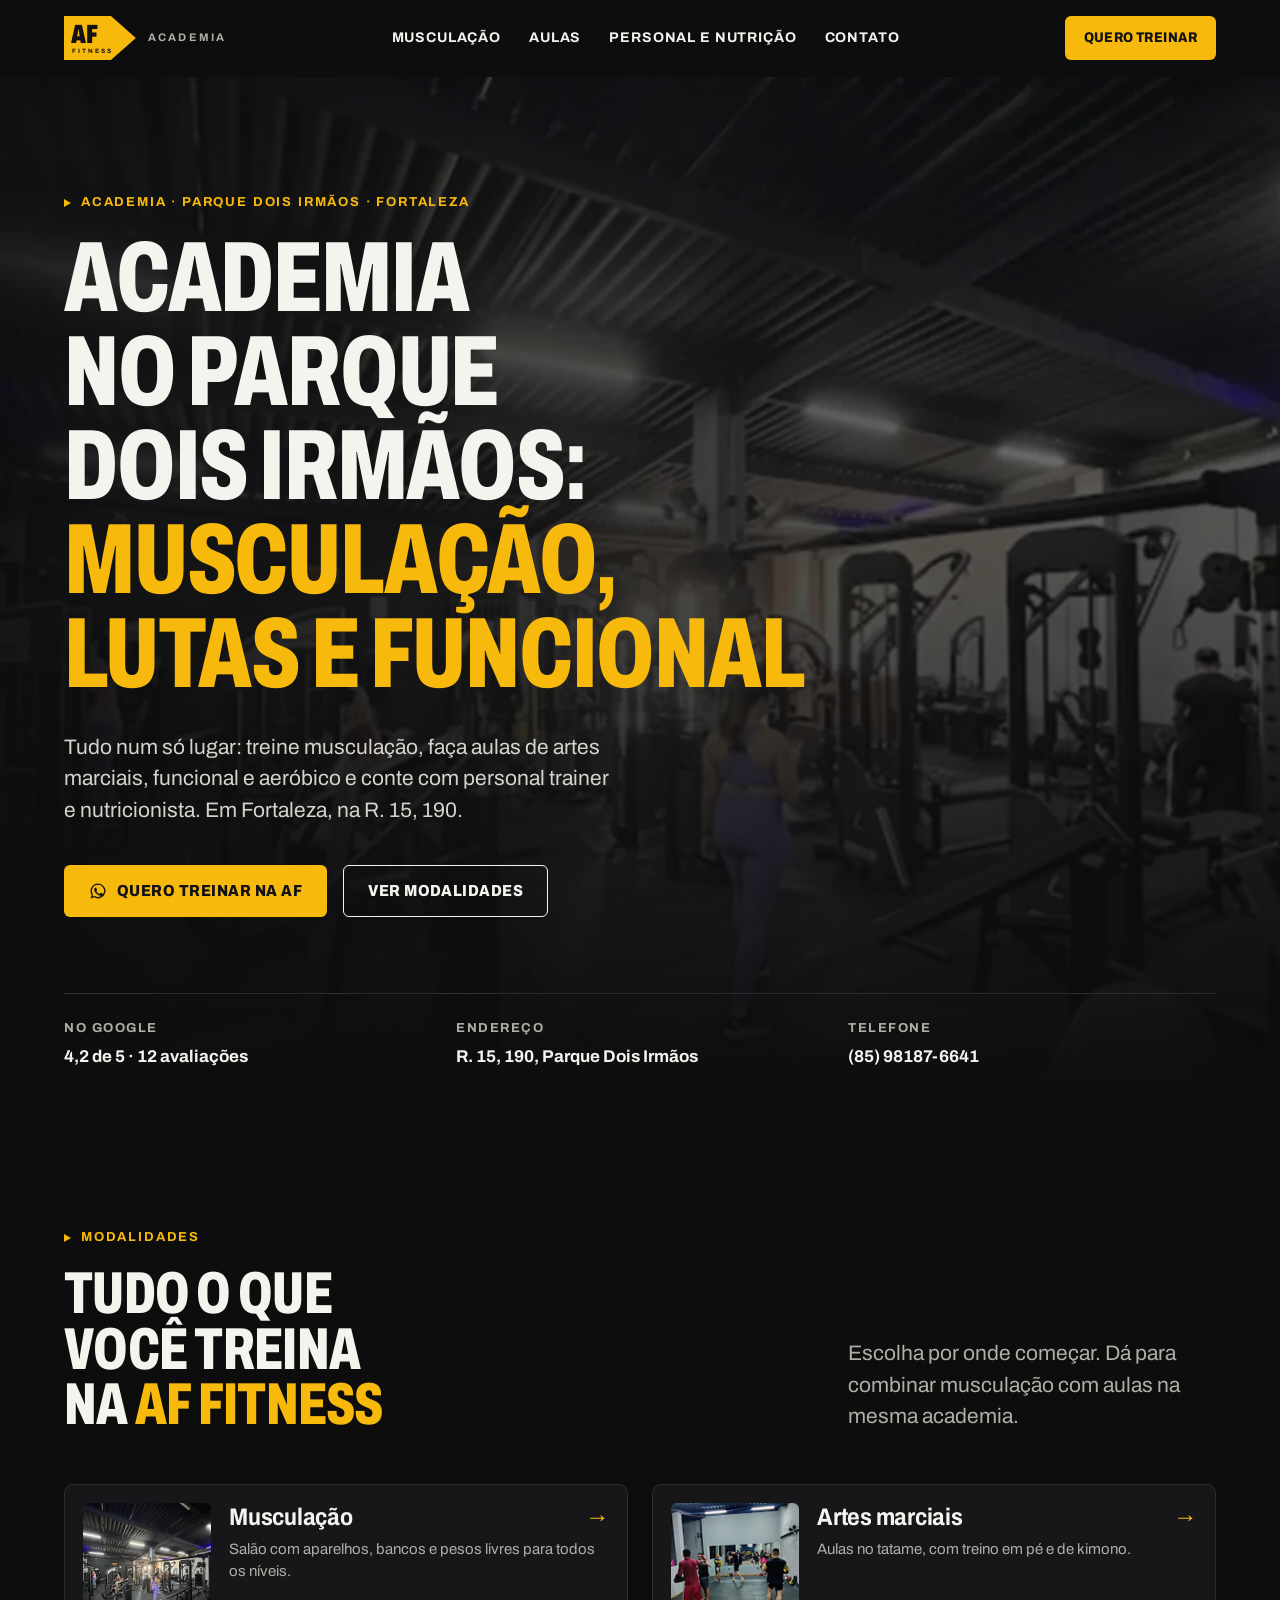
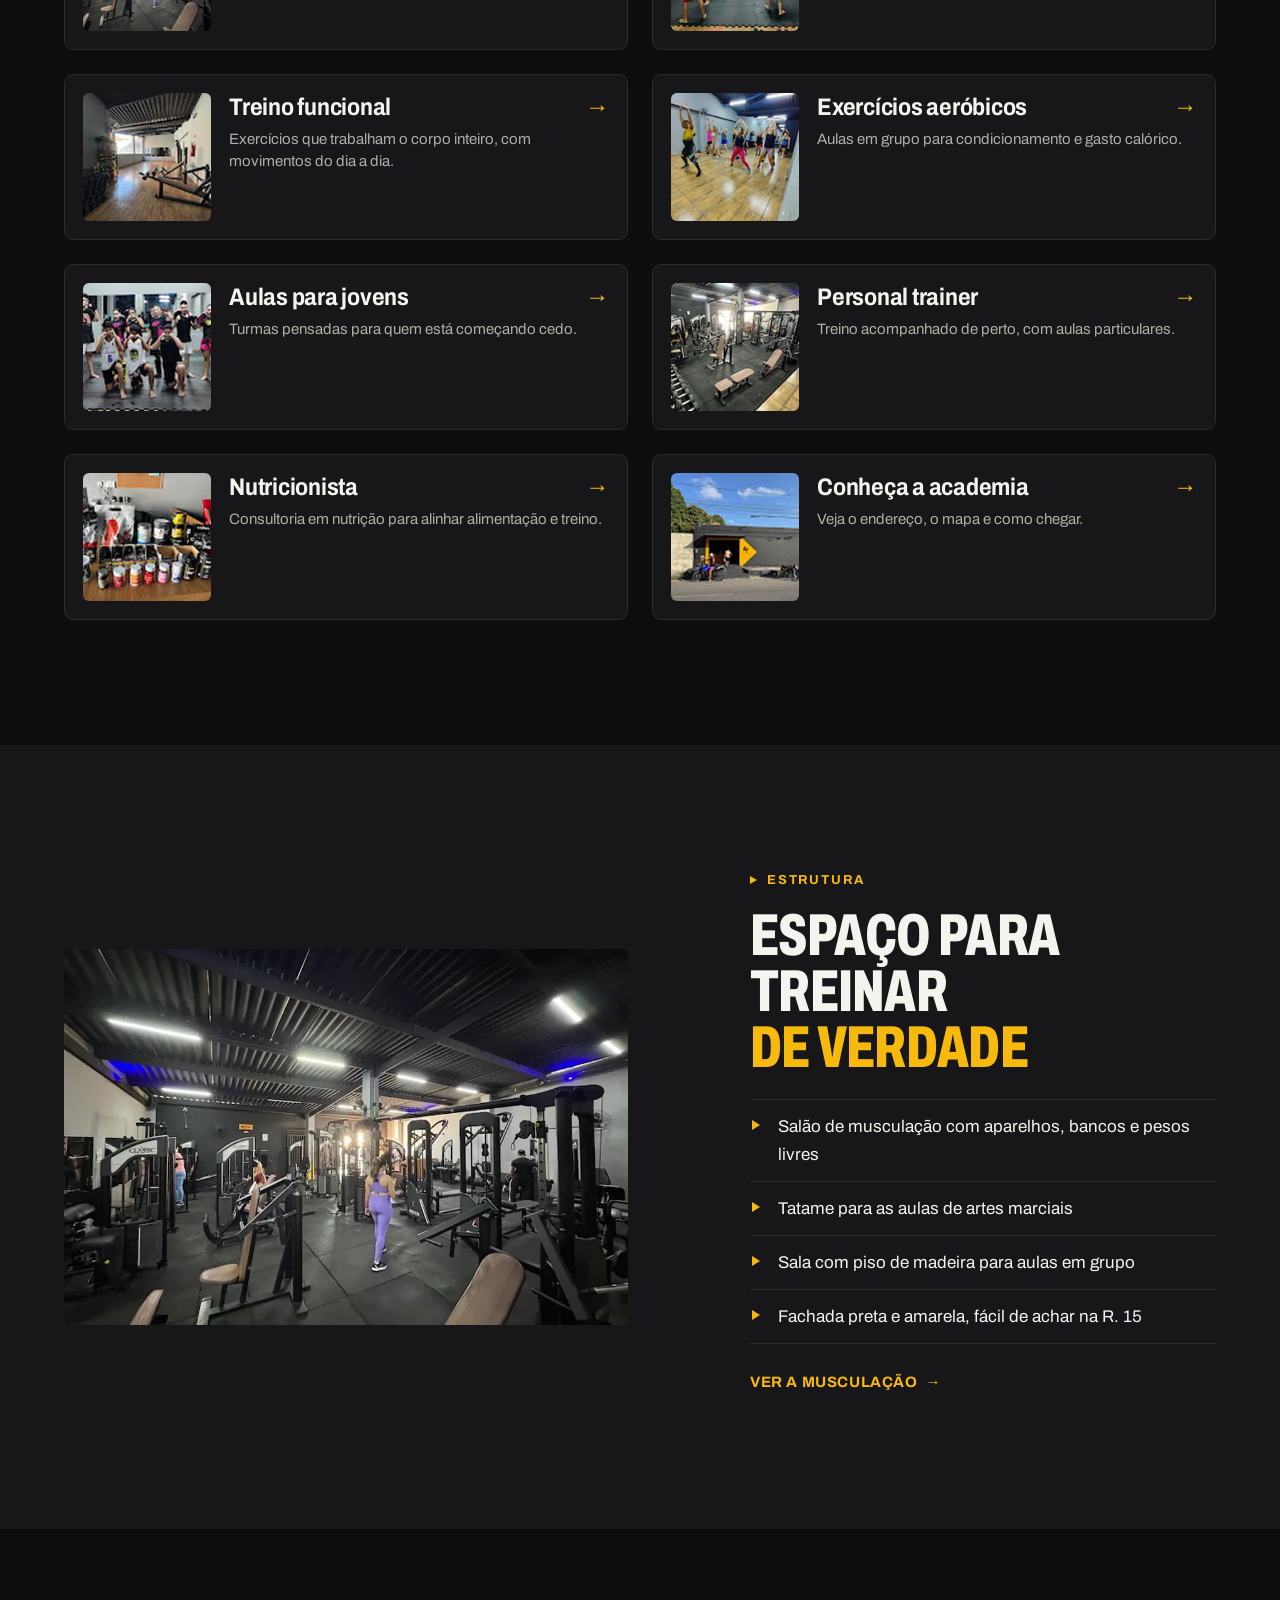
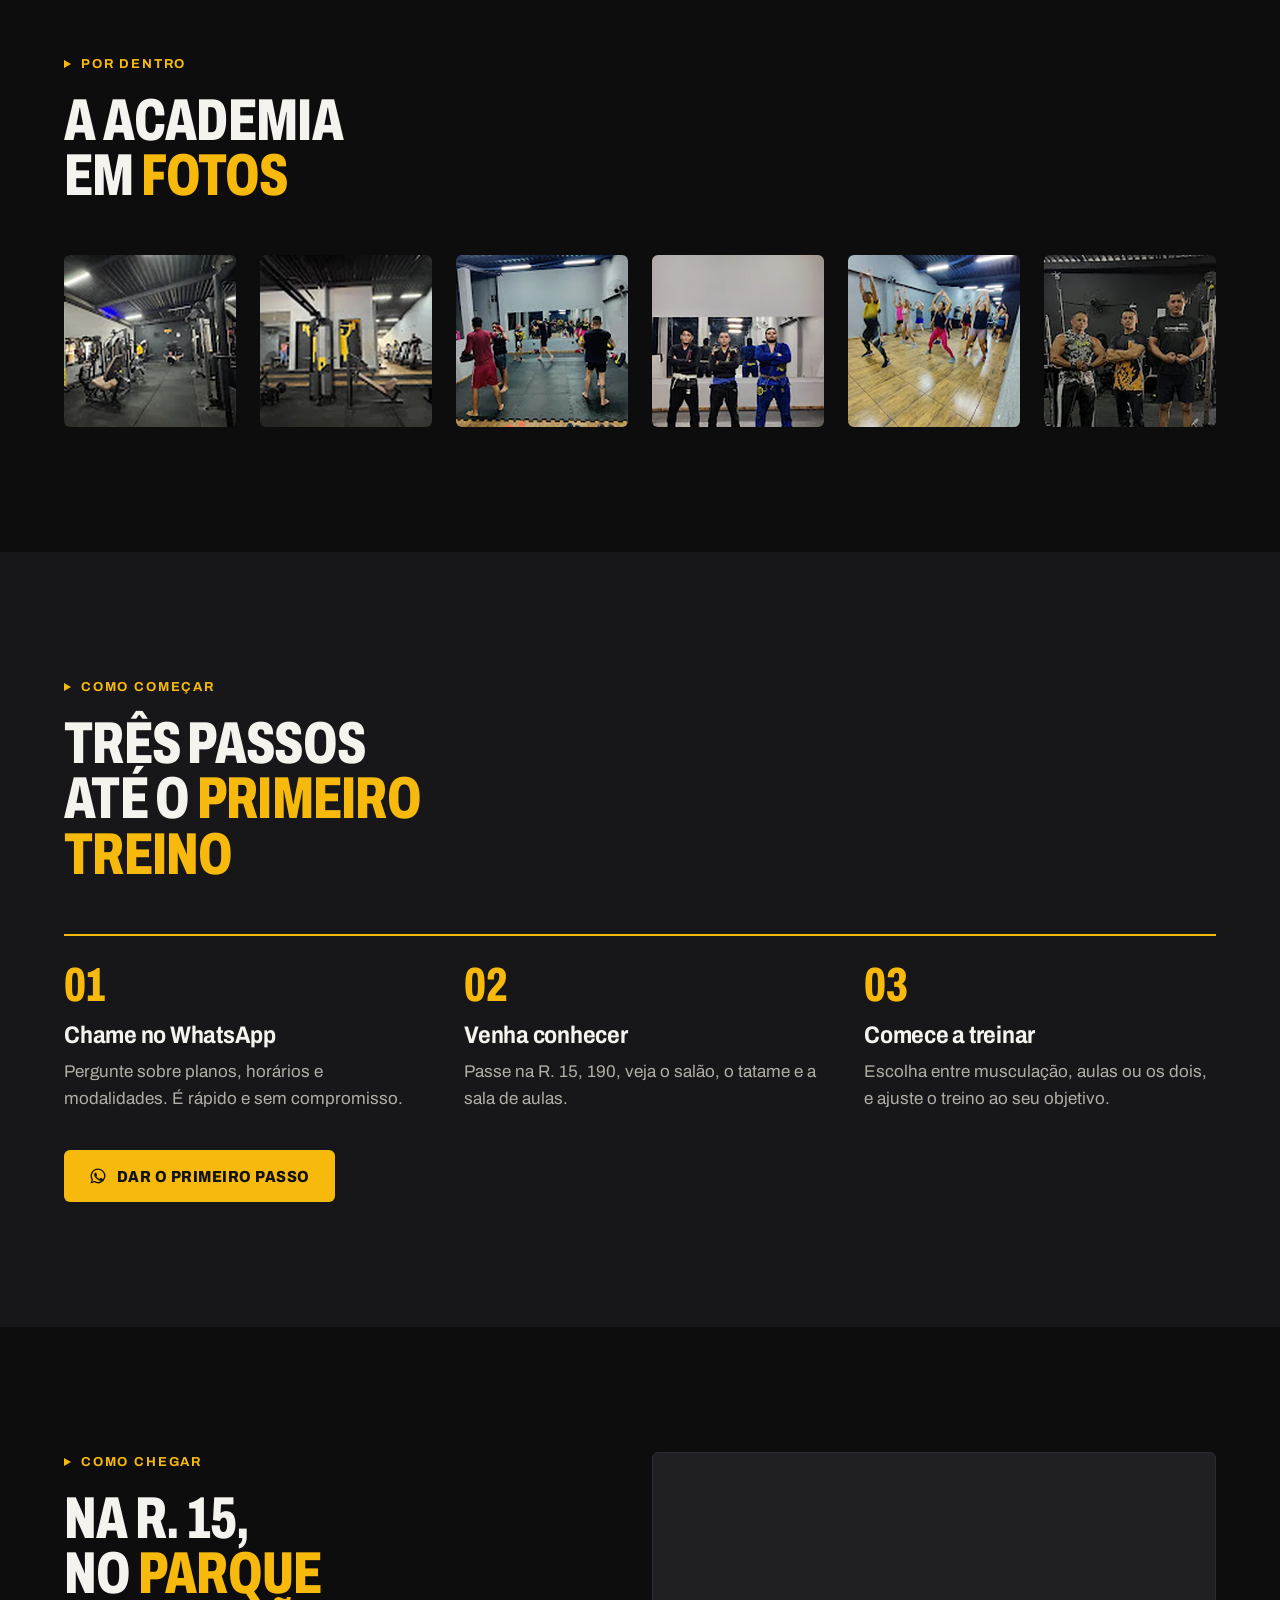
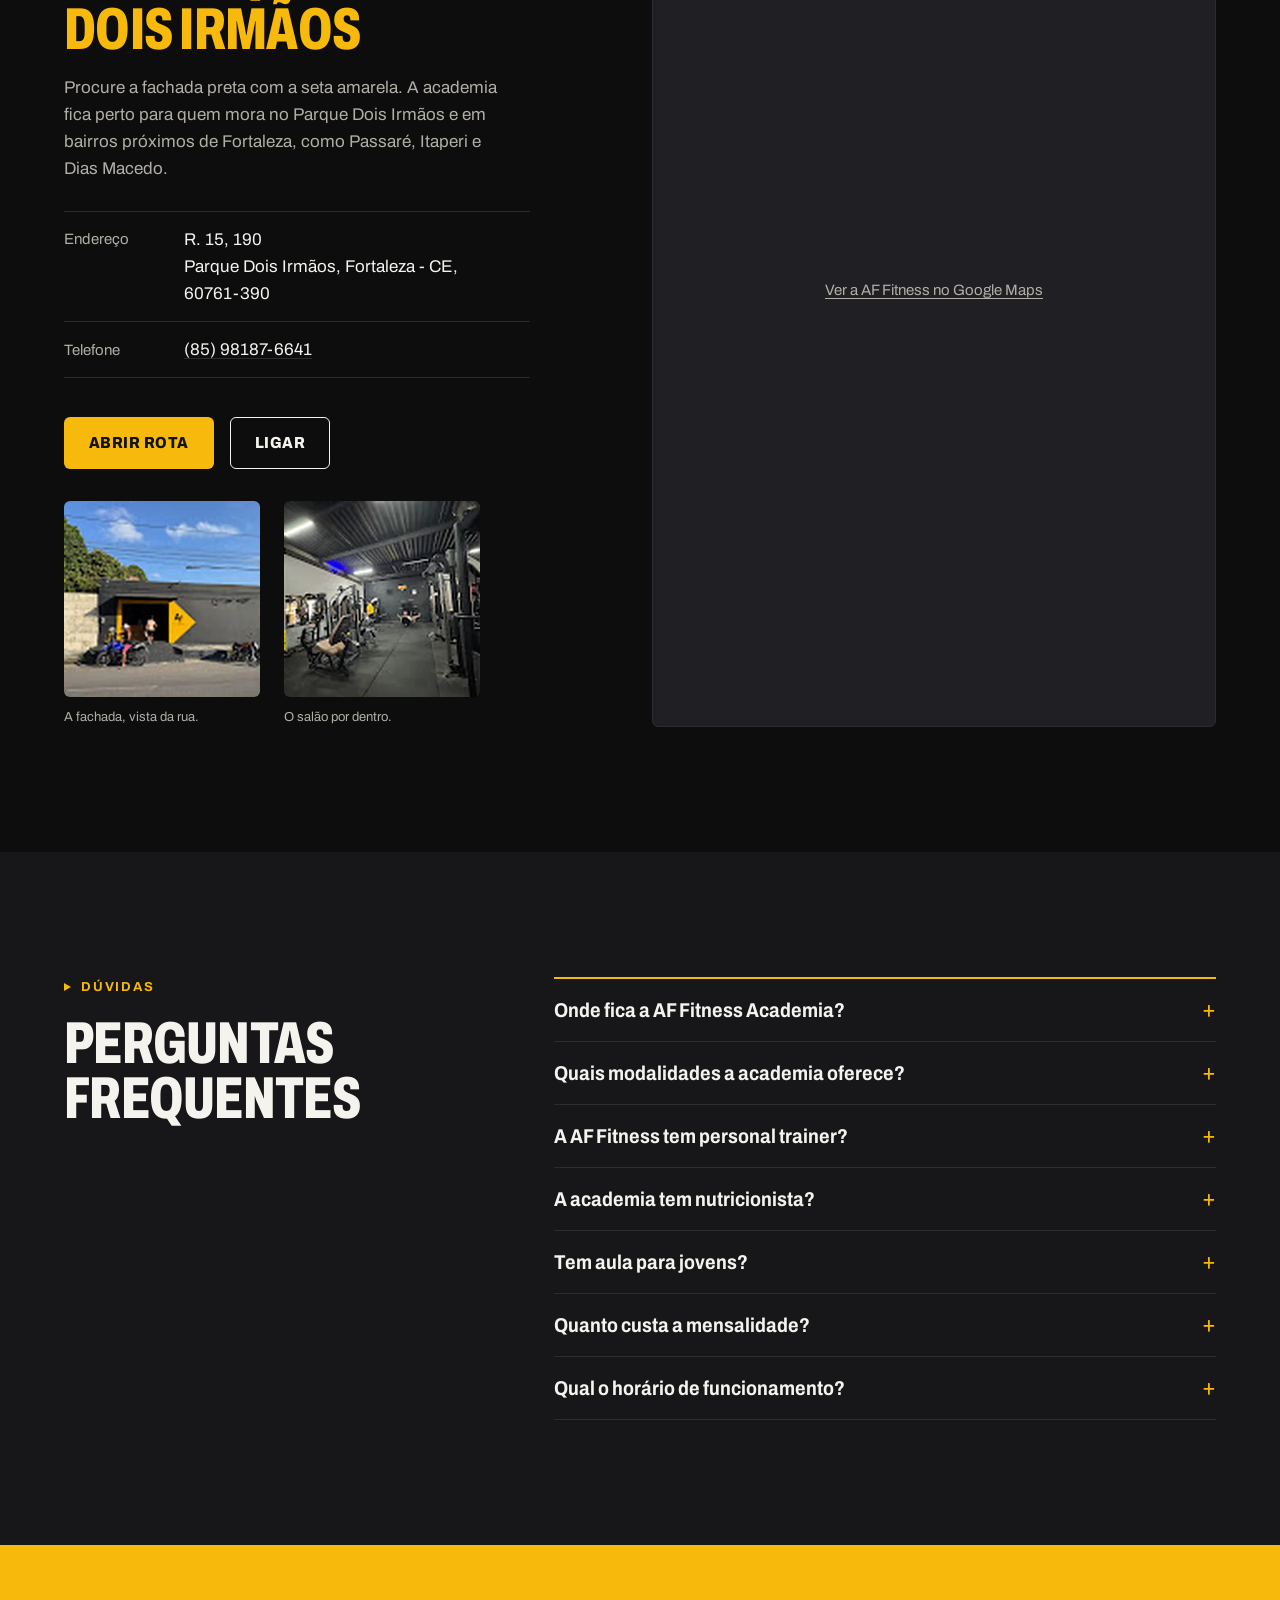
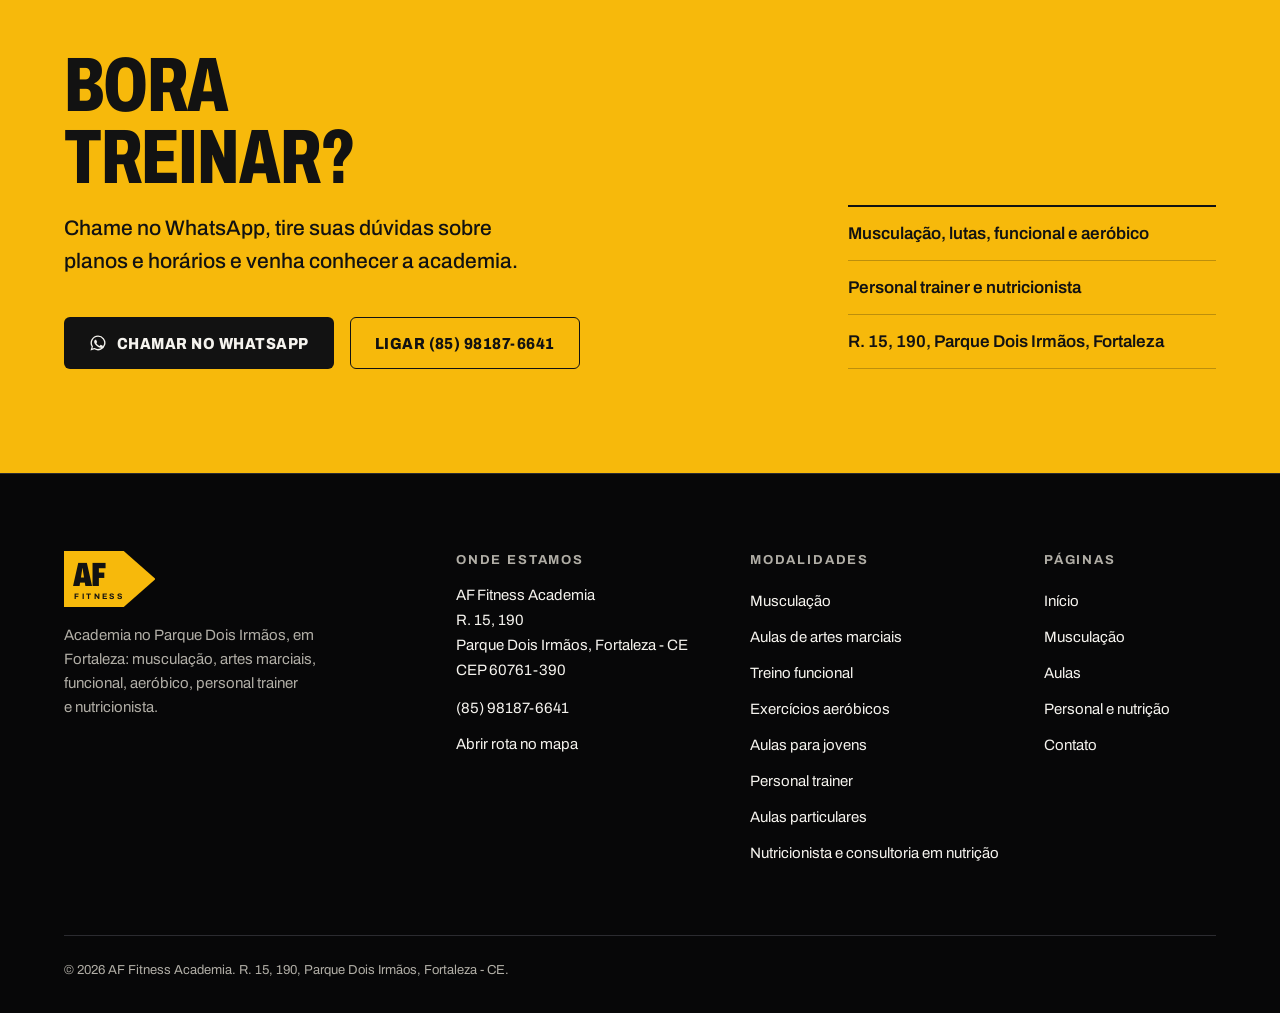
==== index.html @ 276295e7 "Add files via upload" ====
<!doctype html>
<html lang="pt-BR">
<head>
<meta charset="utf-8">
<meta name="viewport" content="width=device-width, initial-scale=1">
<title>Academia no Parque Dois Irmãos, Fortaleza | AF Fitness</title>
<meta name="description" content="Academia no Parque Dois Irmãos, Fortaleza: musculação, artes marciais, treino funcional, aeróbico, personal trainer e nutricionista. Chame no WhatsApp.">
<meta name="robots" content="index, follow, max-image-preview:large">
<link rel="canonical" href="https://SEU-DOMINIO.com.br/">
<meta name="theme-color" content="#0d0d0e">
<meta name="geo.region" content="BR-CE">
<meta name="geo.placename" content="Parque Dois Irmãos, Fortaleza">
<meta property="og:type" content="website">
<meta property="og:locale" content="pt_BR">
<meta property="og:site_name" content="AF Fitness Academia">
<meta property="og:title" content="Academia no Parque Dois Irmãos, Fortaleza | AF Fitness">
<meta property="og:description" content="Academia no Parque Dois Irmãos, Fortaleza: musculação, artes marciais, treino funcional, aeróbico, personal trainer e nutricionista. Chame no WhatsApp.">
<meta property="og:url" content="https://SEU-DOMINIO.com.br/">
<meta property="og:image" content="https://SEU-DOMINIO.com.br/af-capa.jpg">
<meta property="og:image:width" content="1200">
<meta property="og:image:height" content="630">
<meta property="og:image:alt" content="Salão de musculação da AF Fitness Academia">
<meta name="twitter:card" content="summary_large_image">
<link rel="icon" href="favicon.svg" type="image/svg+xml">
<link rel="manifest" href="site.webmanifest">
<link rel="preload" href="archivo.woff2" as="font" type="font/woff2" crossorigin>
<link rel="stylesheet" href="style.css">
<script>document.documentElement.classList.add("js")</script>
<script type="application/ld+json">
{
 "@context": "https://schema.org",
 "@graph": [
  {
   "@type": "ExerciseGym",
   "@id": "https://SEU-DOMINIO.com.br/#academia",
   "name": "AF Fitness Academia",
   "alternateName": "AF Fitness",
   "description": "Academia no Parque Dois Irmãos, em Fortaleza, com musculação, aulas de artes marciais, treino funcional, exercícios aeróbicos, personal trainer e nutricionista.",
   "url": "https://SEU-DOMINIO.com.br/",
   "telephone": "+5585981876641",
   "image": [
    "https://SEU-DOMINIO.com.br/af-capa.jpg",
    "https://SEU-DOMINIO.com.br/af-academia.jpg",
    "https://SEU-DOMINIO.com.br/af-fachada.jpg"
   ],
   "logo": "https://SEU-DOMINIO.com.br/logo-af-fitness.svg",
   "address": {
    "@type": "PostalAddress",
    "streetAddress": "R. 15, 190",
    "addressLocality": "Fortaleza",
    "addressRegion": "CE",
    "postalCode": "60761-390",
    "addressCountry": "BR"
   },
   "areaServed": [
    {
     "@type": "Place",
     "name": "Parque Dois Irmãos, Fortaleza"
    },
    {
     "@type": "Place",
     "name": "Passaré, Fortaleza"
    },
    {
     "@type": "Place",
     "name": "Itaperi, Fortaleza"
    },
    {
     "@type": "Place",
     "name": "Dias Macedo, Fortaleza"
    }
   ],
   "aggregateRating": {
    "@type": "AggregateRating",
    "ratingValue": "4.2",
    "bestRating": "5",
    "ratingCount": 12
   },
   "hasOfferCatalog": {
    "@type": "OfferCatalog",
    "name": "Modalidades e serviços",
    "itemListElement": [
     {
      "@type": "Offer",
      "itemOffered": {
       "@type": "Service",
       "name": "Musculação",
       "url": "https://SEU-DOMINIO.com.br/musculacao.html",
       "provider": {
        "@id": "https://SEU-DOMINIO.com.br/#academia"
       },
       "areaServed": "Fortaleza, CE"
      }
     },
     {
      "@type": "Offer",
      "itemOffered": {
       "@type": "Service",
       "name": "Aulas de artes marciais",
       "url": "https://SEU-DOMINIO.com.br/aulas.html#artes-marciais",
       "provider": {
        "@id": "https://SEU-DOMINIO.com.br/#academia"
       },
       "areaServed": "Fortaleza, CE"
      }
     },
     {
      "@type": "Offer",
      "itemOffered": {
       "@type": "Service",
       "name": "Treino funcional",
       "url": "https://SEU-DOMINIO.com.br/aulas.html#funcional",
       "provider": {
        "@id": "https://SEU-DOMINIO.com.br/#academia"
       },
       "areaServed": "Fortaleza, CE"
      }
     },
     {
      "@type": "Offer",
      "itemOffered": {
       "@type": "Service",
       "name": "Exercícios aeróbicos",
       "url": "https://SEU-DOMINIO.com.br/aulas.html#aerobico",
       "provider": {
        "@id": "https://SEU-DOMINIO.com.br/#academia"
       },
       "areaServed": "Fortaleza, CE"
      }
     },
     {
      "@type": "Offer",
      "itemOffered": {
       "@type": "Service",
       "name": "Aulas para jovens",
       "url": "https://SEU-DOMINIO.com.br/aulas.html#jovens",
       "provider": {
        "@id": "https://SEU-DOMINIO.com.br/#academia"
       },
       "areaServed": "Fortaleza, CE"
      }
     },
     {
      "@type": "Offer",
      "itemOffered": {
       "@type": "Service",
       "name": "Personal trainer",
       "url": "https://SEU-DOMINIO.com.br/personal-e-nutricao.html#personal",
       "provider": {
        "@id": "https://SEU-DOMINIO.com.br/#academia"
       },
       "areaServed": "Fortaleza, CE"
      }
     },
     {
      "@type": "Offer",
      "itemOffered": {
       "@type": "Service",
       "name": "Aulas particulares",
       "url": "https://SEU-DOMINIO.com.br/personal-e-nutricao.html#aulas-particulares",
       "provider": {
        "@id": "https://SEU-DOMINIO.com.br/#academia"
       },
       "areaServed": "Fortaleza, CE"
      }
     },
     {
      "@type": "Offer",
      "itemOffered": {
       "@type": "Service",
       "name": "Nutricionista e consultoria em nutrição",
       "url": "https://SEU-DOMINIO.com.br/personal-e-nutricao.html#nutricao",
       "provider": {
        "@id": "https://SEU-DOMINIO.com.br/#academia"
       },
       "areaServed": "Fortaleza, CE"
      }
     }
    ]
   },
   "contactPoint": {
    "@type": "ContactPoint",
    "telephone": "+5585981876641",
    "contactType": "customer service",
    "availableLanguage": "pt-BR"
   },
   "hasMap": "https://www.google.com/maps/search/?api=1&query=AF%20Fitness%20Academia%2C%20R.%2015%2C%20190%20-%20Parque%20Dois%20Irm%C3%A3os%2C%20Fortaleza%20-%20CE%2C%2060761-390"
  },
  {
   "@type": "WebSite",
   "@id": "https://SEU-DOMINIO.com.br/#site",
   "url": "https://SEU-DOMINIO.com.br/",
   "name": "AF Fitness Academia",
   "inLanguage": "pt-BR",
   "publisher": {
    "@id": "https://SEU-DOMINIO.com.br/#academia"
   }
  },
  {
   "@type": "WebPage",
   "@id": "https://SEU-DOMINIO.com.br/#pagina",
   "url": "https://SEU-DOMINIO.com.br/",
   "name": "Academia no Parque Dois Irmãos, Fortaleza | AF Fitness",
   "description": "Academia no Parque Dois Irmãos, Fortaleza: musculação, artes marciais, treino funcional, aeróbico, personal trainer e nutricionista. Chame no WhatsApp.",
   "inLanguage": "pt-BR",
   "isPartOf": {
    "@id": "https://SEU-DOMINIO.com.br/#site"
   },
   "about": {
    "@id": "https://SEU-DOMINIO.com.br/#academia"
   },
   "primaryImageOfPage": "https://SEU-DOMINIO.com.br/af-capa.jpg",
   "dateModified": "2026-11-11"
  },
  {
   "@type": "FAQPage",
   "mainEntity": [
    {
     "@type": "Question",
     "name": "Onde fica a AF Fitness Academia?",
     "acceptedAnswer": {
      "@type": "Answer",
      "text": "Na R. 15, 190, no Parque Dois Irmãos, em Fortaleza - CE, CEP 60761-390. A fachada é preta com uma seta amarela."
     }
    },
    {
     "@type": "Question",
     "name": "Quais modalidades a academia oferece?",
     "acceptedAnswer": {
      "@type": "Answer",
      "text": "Musculação, aulas de artes marciais, treino funcional, exercícios aeróbicos e aulas para jovens. Também há personal trainer, aulas particulares e nutricionista."
     }
    },
    {
     "@type": "Question",
     "name": "A AF Fitness tem personal trainer?",
     "acceptedAnswer": {
      "@type": "Answer",
      "text": "Sim. Você pode treinar com acompanhamento de personal trainer ou fazer aulas particulares. Combine pelo WhatsApp."
     }
    },
    {
     "@type": "Question",
     "name": "A academia tem nutricionista?",
     "acceptedAnswer": {
      "@type": "Answer",
      "text": "Sim. A AF Fitness oferece consultoria em nutrição com nutricionista, para alinhar a alimentação ao seu treino."
     }
    },
    {
     "@type": "Question",
     "name": "Tem aula para jovens?",
     "acceptedAnswer": {
      "@type": "Answer",
      "text": "Sim, a academia tem aulas voltadas para jovens. Pergunte pelo WhatsApp sobre idades e horários das turmas."
     }
    },
    {
     "@type": "Question",
     "name": "Quanto custa a mensalidade?",
     "acceptedAnswer": {
      "@type": "Answer",
      "text": "Os planos e valores são informados pelo WhatsApp ou por telefone, no (85) 98187-6641."
     }
    },
    {
     "@type": "Question",
     "name": "Qual o horário de funcionamento?",
     "acceptedAnswer": {
      "@type": "Answer",
      "text": "Confirme o horário do dia pelo WhatsApp ou no perfil da AF Fitness no Google."
     }
    }
   ]
  }
 ]
}
</script>
</head>
<body>
<a class="skip" href="#conteudo">Pular para o conteúdo</a>

<header class="site-header" data-header>
  <div class="wrap header-in">
    <a class="brand" href="index.html"><svg class="brand-logo" viewBox="0 0 98 60" role="img" aria-label="AF Fitness"><path d="M0 0h64l34 30-34 30H0z" fill="#f7b90b"/><text x="10" y="37" font-family="Archivo, Arial Narrow, Arial, sans-serif" font-weight="900" font-stretch="68%" font-size="36" letter-spacing="-1" fill="#121212">AF</text><text x="11" y="51" font-family="Archivo, Arial, sans-serif" font-weight="700" font-size="8.5" letter-spacing="2.6" fill="#121212">FITNESS</text></svg><span class="brand-text">Academia</span></a>
    <nav class="nav" aria-label="Principal"><ul><li><a href="musculacao.html">Musculação</a></li><li><a href="aulas.html">Aulas</a></li><li><a href="personal-e-nutricao.html">Personal e nutrição</a></li><li><a href="contato.html">Contato</a></li></ul></nav>
    <a class="btn btn--yellow btn--sm header-cta" href="https://wa.me/5585981876641?text=Ol%C3%A1%21%20Vi%20o%20site%20da%20AF%20Fitness%20e%20quero%20saber%20sobre%20planos%20e%20hor%C3%A1rios." target="_blank" rel="noopener">Quero treinar</a>
    <button class="menu-btn" type="button" data-menu-btn aria-expanded="false" aria-controls="menu"><span data-menu-label>Menu</span><i aria-hidden="true"></i></button>
  </div>
</header>

<div class="menu" id="menu">
  <nav aria-label="Menu"><ul class="menu-links"><li><a href="index.html" aria-current="page">Início</a></li><li><a href="musculacao.html">Musculação</a></li><li><a href="aulas.html">Aulas</a></li><li><a href="personal-e-nutricao.html">Personal e nutrição</a></li><li><a href="contato.html">Contato</a></li></ul></nav>
  <div class="menu-foot">
    <a class="btn btn--yellow" href="https://wa.me/5585981876641?text=Ol%C3%A1%21%20Vi%20o%20site%20da%20AF%20Fitness%20e%20quero%20saber%20sobre%20planos%20e%20hor%C3%A1rios." target="_blank" rel="noopener"><svg viewBox="0 0 24 24" fill="currentColor" aria-hidden="true"><path d="M12.04 2a9.9 9.9 0 0 0-8.46 15.03L2 22l5.1-1.54A9.9 9.9 0 1 0 12.04 2Zm0 1.8a8.1 8.1 0 1 1-4.3 14.96l-.3-.19-3.03.92.94-2.94-.2-.31A8.1 8.1 0 0 1 12.04 3.8Zm-3.4 3.9c-.2 0-.5.07-.76.36-.26.28-1 .98-1 2.38 0 1.4 1.02 2.76 1.17 2.95.14.19 2 3.06 4.86 4.29 2.38 1.02 2.87.82 3.39.77.51-.05 1.66-.68 1.9-1.33.23-.66.23-1.22.16-1.34-.07-.12-.26-.19-.54-.33-.29-.14-1.67-.82-1.93-.92-.26-.09-.45-.14-.64.14-.19.29-.73.92-.9 1.11-.16.19-.33.21-.61.07-.29-.14-1.2-.44-2.29-1.41a8.6 8.6 0 0 1-1.58-1.97c-.17-.28-.02-.44.12-.58.13-.12.29-.33.43-.49.14-.17.19-.29.28-.48.1-.19.05-.35-.02-.5-.07-.13-.63-1.55-.88-2.12-.22-.52-.45-.53-.64-.54l-.52-.06Z"/></svg>Chamar no WhatsApp</a>
    <p>R.&nbsp;15,&nbsp;190, Parque Dois Irmãos, Fortaleza&nbsp;-&nbsp;CE<br><a href="tel:+5585981876641">(85) 98187-6641</a></p>
  </div>
</div>

<main id="conteudo">

<section class="hero" aria-labelledby="hero-t">
  <div class="wrap">
    <span class="eyebrow">Academia · Parque Dois Irmãos · Fortaleza</span>
    <h1 id="hero-t">Academia no Parque Dois Irmãos: <em>musculação, lutas e funcional</em></h1>
    <p class="lead">Tudo num só lugar: treine musculação, faça aulas de artes marciais, funcional e aeróbico e conte com personal trainer e nutricionista. Em Fortaleza, na R.&nbsp;15,&nbsp;190.</p>
    <div class="actions">
      <a class="btn btn--yellow" href="https://wa.me/5585981876641?text=Ol%C3%A1%21%20Vi%20o%20site%20da%20AF%20Fitness%20e%20quero%20saber%20sobre%20planos%20e%20hor%C3%A1rios." target="_blank" rel="noopener"><svg viewBox="0 0 24 24" fill="currentColor" aria-hidden="true"><path d="M12.04 2a9.9 9.9 0 0 0-8.46 15.03L2 22l5.1-1.54A9.9 9.9 0 1 0 12.04 2Zm0 1.8a8.1 8.1 0 1 1-4.3 14.96l-.3-.19-3.03.92.94-2.94-.2-.31A8.1 8.1 0 0 1 12.04 3.8Zm-3.4 3.9c-.2 0-.5.07-.76.36-.26.28-1 .98-1 2.38 0 1.4 1.02 2.76 1.17 2.95.14.19 2 3.06 4.86 4.29 2.38 1.02 2.87.82 3.39.77.51-.05 1.66-.68 1.9-1.33.23-.66.23-1.22.16-1.34-.07-.12-.26-.19-.54-.33-.29-.14-1.67-.82-1.93-.92-.26-.09-.45-.14-.64.14-.19.29-.73.92-.9 1.11-.16.19-.33.21-.61.07-.29-.14-1.2-.44-2.29-1.41a8.6 8.6 0 0 1-1.58-1.97c-.17-.28-.02-.44.12-.58.13-.12.29-.33.43-.49.14-.17.19-.29.28-.48.1-.19.05-.35-.02-.5-.07-.13-.63-1.55-.88-2.12-.22-.52-.45-.53-.64-.54l-.52-.06Z"/></svg>Quero treinar na AF</a>
      <a class="btn btn--ghost" href="#modalidades">Ver modalidades</a>
    </div>
    <dl class="facts">
      <div><dt>No Google</dt><dd>4,2 de 5 · 12 avaliações</dd></div>
      <div><dt>Endereço</dt><dd><a href="#como-chegar">R.&nbsp;15,&nbsp;190, Parque Dois Irmãos</a></dd></div>
      <div><dt>Telefone</dt><dd><a href="tel:+5585981876641">(85) 98187-6641</a></dd></div>
    </dl>
  </div>
</section>

<section class="section" id="modalidades" aria-labelledby="mod-t">
  <div class="wrap">
    <div class="head grid reveal">
      <div class="head-a">
        <span class="eyebrow">Modalidades</span>
        <h2 id="mod-t">Tudo o que você treina na <em>AF Fitness</em></h2>
      </div>
      <p class="head-b lead">Escolha por onde começar. Dá para combinar musculação com aulas na mesma academia.</p>
    </div>
    <div class="mods"><a class="mod reveal" href="musculacao.html"><figure class="thumb"><picture><source srcset="af-musculacao.webp" type="image/webp"><img src="af-musculacao.jpg" alt="Salão de musculação da AF Fitness com aparelhos e alunos treinando" width="320" height="320" loading="lazy" decoding="async"></picture></figure><div><h3>Musculação</h3><p>Salão com aparelhos, bancos e pesos livres para todos os níveis.</p></div></a><a class="mod reveal" href="aulas.html#artes-marciais"><figure class="thumb"><picture><source srcset="af-lutas.webp" type="image/webp"><img src="af-lutas.jpg" alt="Alunos em aula de artes marciais no tatame, em frente ao espelho" width="320" height="320" loading="lazy" decoding="async"></picture></figure><div><h3>Artes marciais</h3><p>Aulas no tatame, com treino em pé e de kimono.</p></div></a><a class="mod reveal" href="aulas.html#funcional"><figure class="thumb"><picture><source srcset="af-funcional.webp" type="image/webp"><img src="af-funcional.jpg" alt="Espaço com piso de madeira, bancos e equipamentos" width="320" height="320" loading="lazy" decoding="async"></picture></figure><div><h3>Treino funcional</h3><p>Exercícios que trabalham o corpo inteiro, com movimentos do dia a dia.</p></div></a><a class="mod reveal" href="aulas.html#aerobico"><figure class="thumb"><picture><source srcset="af-aerobico.webp" type="image/webp"><img src="af-aerobico.jpg" alt="Turma em aula aeróbica na sala de piso de madeira" width="320" height="320" loading="lazy" decoding="async"></picture></figure><div><h3>Exercícios aeróbicos</h3><p>Aulas em grupo para condicionamento e gasto calórico.</p></div></a><a class="mod reveal" href="aulas.html#jovens"><figure class="thumb"><picture><source srcset="af-turma.webp" type="image/webp"><img src="af-turma.jpg" alt="Turma de artes marciais reunida no tatame" width="320" height="320" loading="lazy" decoding="async"></picture></figure><div><h3>Aulas para jovens</h3><p>Turmas pensadas para quem está começando cedo.</p></div></a><a class="mod reveal" href="personal-e-nutricao.html#personal"><figure class="thumb"><picture><source srcset="af-pesos.webp" type="image/webp"><img src="af-pesos.jpg" alt="Bancos, halteres e aparelhos de musculação vistos de cima" width="320" height="320" loading="lazy" decoding="async"></picture></figure><div><h3>Personal trainer</h3><p>Treino acompanhado de perto, com aulas particulares.</p></div></a><a class="mod reveal" href="personal-e-nutricao.html#nutricao"><figure class="thumb"><picture><source srcset="af-suplementos.webp" type="image/webp"><img src="af-suplementos.jpg" alt="Mesa com suplementos alimentares na academia" width="320" height="320" loading="lazy" decoding="async"></picture></figure><div><h3>Nutricionista</h3><p>Consultoria em nutrição para alinhar alimentação e treino.</p></div></a><a class="mod reveal" href="contato.html"><figure class="thumb"><picture><source srcset="af-fachada.webp" type="image/webp"><img src="af-fachada.jpg" alt="Fachada preta com seta amarela da AF Fitness, no Parque Dois Irmãos" width="320" height="320" loading="lazy" decoding="async"></picture></figure><div><h3>Conheça a academia</h3><p>Veja o endereço, o mapa e como chegar.</p></div></a></div>
  </div>
</section>

<section class="section section--surface" aria-labelledby="est-t">
  <div class="wrap grid split">
    <div class="split-media reveal"><figure class="photo"><picture><source srcset="af-academia.webp" type="image/webp"><img src="af-academia.jpg" alt="Vista ampla do salão de musculação da AF Fitness, com aparelhos e iluminação em LED" width="900" height="600" loading="lazy" decoding="async"></picture></figure></div>
    <div class="split-body reveal">
      <span class="eyebrow">Estrutura</span>
      <h2 id="est-t">Espaço para treinar <em>de verdade</em></h2>
      <ul class="checks">
        <li>Salão de musculação com aparelhos, bancos e pesos livres</li>
        <li>Tatame para as aulas de artes marciais</li>
        <li>Sala com piso de madeira para aulas em grupo</li>
        <li>Fachada preta e amarela, fácil de achar na R. 15</li>
      </ul>
      <a class="link" href="musculacao.html">Ver a musculação</a>
    </div>
  </div>
</section>

<section class="section" aria-labelledby="gal-t">
  <div class="wrap">
    <div class="head grid reveal">
      <div class="head-a">
        <span class="eyebrow">Por dentro</span>
        <h2 id="gal-t">A academia em <em>fotos</em></h2>
      </div>
    </div>
    <div class="gallery"><div class="reveal"><figure class="thumb"><picture><source srcset="af-salao.webp" type="image/webp"><img src="af-salao.jpg" alt="Área de musculação com aparelhos e piso emborrachado" width="320" height="320" loading="lazy" decoding="async"></picture></figure></div><div class="reveal"><figure class="thumb"><picture><source srcset="af-aparelhos.webp" type="image/webp"><img src="af-aparelhos.jpg" alt="Aparelhos de musculação amarelos e pretos" width="320" height="320" loading="lazy" decoding="async"></picture></figure></div><div class="reveal"><figure class="thumb"><picture><source srcset="af-lutas.webp" type="image/webp"><img src="af-lutas.jpg" alt="Alunos em aula de artes marciais no tatame, em frente ao espelho" width="320" height="320" loading="lazy" decoding="async"></picture></figure></div><div class="reveal"><figure class="thumb"><picture><source srcset="af-kimono.webp" type="image/webp"><img src="af-kimono.jpg" alt="Três praticantes de kimono no tatame da academia" width="320" height="320" loading="lazy" decoding="async"></picture></figure></div><div class="reveal"><figure class="thumb"><picture><source srcset="af-aerobico.webp" type="image/webp"><img src="af-aerobico.jpg" alt="Turma em aula aeróbica na sala de piso de madeira" width="320" height="320" loading="lazy" decoding="async"></picture></figure></div><div class="reveal"><figure class="thumb"><picture><source srcset="af-equipe.webp" type="image/webp"><img src="af-equipe.jpg" alt="Três homens posam na área de musculação da academia" width="320" height="320" loading="lazy" decoding="async"></picture></figure></div></div>
  </div>
</section>

<section class="section section--surface" aria-labelledby="pas-t">
  <div class="wrap">
    <div class="head grid reveal">
      <div class="head-a">
        <span class="eyebrow">Como começar</span>
        <h2 id="pas-t">Três passos até o <em>primeiro treino</em></h2>
      </div>
    </div>
    <ol class="steps">
      <li class="step reveal"><h3>Chame no WhatsApp</h3><p>Pergunte sobre planos, horários e modalidades. É rápido e sem compromisso.</p></li>
      <li class="step reveal"><h3>Venha conhecer</h3><p>Passe na R.&nbsp;15,&nbsp;190, veja o salão, o tatame e a sala de aulas.</p></li>
      <li class="step reveal"><h3>Comece a treinar</h3><p>Escolha entre musculação, aulas ou os dois, e ajuste o treino ao seu objetivo.</p></li>
    </ol>
    <div class="actions reveal"><a class="btn btn--yellow" href="https://wa.me/5585981876641?text=Ol%C3%A1%21%20Vi%20o%20site%20da%20AF%20Fitness%20e%20quero%20saber%20sobre%20planos%20e%20hor%C3%A1rios." target="_blank" rel="noopener"><svg viewBox="0 0 24 24" fill="currentColor" aria-hidden="true"><path d="M12.04 2a9.9 9.9 0 0 0-8.46 15.03L2 22l5.1-1.54A9.9 9.9 0 1 0 12.04 2Zm0 1.8a8.1 8.1 0 1 1-4.3 14.96l-.3-.19-3.03.92.94-2.94-.2-.31A8.1 8.1 0 0 1 12.04 3.8Zm-3.4 3.9c-.2 0-.5.07-.76.36-.26.28-1 .98-1 2.38 0 1.4 1.02 2.76 1.17 2.95.14.19 2 3.06 4.86 4.29 2.38 1.02 2.87.82 3.39.77.51-.05 1.66-.68 1.9-1.33.23-.66.23-1.22.16-1.34-.07-.12-.26-.19-.54-.33-.29-.14-1.67-.82-1.93-.92-.26-.09-.45-.14-.64.14-.19.29-.73.92-.9 1.11-.16.19-.33.21-.61.07-.29-.14-1.2-.44-2.29-1.41a8.6 8.6 0 0 1-1.58-1.97c-.17-.28-.02-.44.12-.58.13-.12.29-.33.43-.49.14-.17.19-.29.28-.48.1-.19.05-.35-.02-.5-.07-.13-.63-1.55-.88-2.12-.22-.52-.45-.53-.64-.54l-.52-.06Z"/></svg>Dar o primeiro passo</a></div>
  </div>
</section>


<section class="section" id="como-chegar" aria-labelledby="onde-t">
  <div class="wrap grid">
    <div class="where-body reveal">
      <span class="eyebrow">Como chegar</span>
      <h2 id="onde-t">Na R. 15, no <em>Parque Dois Irmãos</em></h2>
      <p class="muted" style="margin-top:1rem">Procure a fachada preta com a seta amarela. A academia fica perto para quem mora no Parque Dois Irmãos e em bairros próximos de Fortaleza, como Passaré, Itaperi e Dias Macedo.</p>
      <dl class="info">
        <div><dt>Endereço</dt><dd><address>R.&nbsp;15,&nbsp;190<br>Parque Dois Irmãos, Fortaleza&nbsp;-&nbsp;CE, <span class="nw">60761-390</span></address></dd></div>
        <div><dt>Telefone</dt><dd><a href="tel:+5585981876641">(85) 98187-6641</a></dd></div>
      </dl>
      <div class="actions">
        <a class="btn btn--yellow" href="https://www.google.com/maps/dir/?api=1&destination=AF%20Fitness%20Academia%2C%20R.%2015%2C%20190%20-%20Parque%20Dois%20Irm%C3%A3os%2C%20Fortaleza%20-%20CE%2C%2060761-390" target="_blank" rel="noopener">Abrir rota</a>
        <a class="btn btn--ghost" href="tel:+5585981876641">Ligar</a>
      </div>
      <div class="duo" style="margin-top:2rem"><figure class="thumb"><picture><source srcset="af-fachada.webp" type="image/webp"><img src="af-fachada.jpg" alt="Fachada preta com seta amarela da AF Fitness, no Parque Dois Irmãos" width="320" height="320" loading="lazy" decoding="async"></picture><figcaption>A fachada, vista da rua.</figcaption></figure><figure class="thumb"><picture><source srcset="af-salao.webp" type="image/webp"><img src="af-salao.jpg" alt="Área de musculação com aparelhos e piso emborrachado" width="320" height="320" loading="lazy" decoding="async"></picture><figcaption>O salão por dentro.</figcaption></figure></div>
    </div>
    <div class="map reveal">
      <a class="map-alt" href="https://www.google.com/maps/search/?api=1&query=AF%20Fitness%20Academia%2C%20R.%2015%2C%20190%20-%20Parque%20Dois%20Irm%C3%A3os%2C%20Fortaleza%20-%20CE%2C%2060761-390" target="_blank" rel="noopener">Ver a AF Fitness no Google Maps</a>
      <iframe src="https://www.google.com/maps?q=AF%20Fitness%20Academia%2C%20R.%2015%2C%20190%20-%20Parque%20Dois%20Irm%C3%A3os%2C%20Fortaleza%20-%20CE%2C%2060761-390&z=16&output=embed" title="Mapa com a localização da AF Fitness Academia na R. 15, Parque Dois Irmãos, Fortaleza" loading="lazy" referrerpolicy="no-referrer-when-downgrade" allowfullscreen></iframe>
    </div>
  </div>
</section>


<section class="section section--surface" aria-labelledby="faq-t">
  <div class="wrap grid">
    <div class="faq-head reveal">
      <span class="eyebrow">Dúvidas</span>
      <h2 id="faq-t">Perguntas frequentes</h2>
    </div>
    <div class="faq-list reveal"><details><summary>Onde fica a AF Fitness Academia?</summary><div class="answer"><p>Na R.&nbsp;15,&nbsp;190, no Parque Dois Irmãos, em Fortaleza&nbsp;-&nbsp;CE, CEP <span class="nw">60761-390</span>. A fachada é preta com uma seta amarela.</p></div></details><details><summary>Quais modalidades a academia oferece?</summary><div class="answer"><p>Musculação, aulas de artes marciais, treino funcional, exercícios aeróbicos e aulas para jovens. Também há personal trainer, aulas particulares e nutricionista.</p></div></details><details><summary>A AF Fitness tem personal trainer?</summary><div class="answer"><p>Sim. Você pode treinar com acompanhamento de personal trainer ou fazer aulas particulares. Combine pelo WhatsApp.</p></div></details><details><summary>A academia tem nutricionista?</summary><div class="answer"><p>Sim. A AF Fitness oferece consultoria em nutrição com nutricionista, para alinhar a alimentação ao seu treino.</p></div></details><details><summary>Tem aula para jovens?</summary><div class="answer"><p>Sim, a academia tem aulas voltadas para jovens. Pergunte pelo WhatsApp sobre idades e horários das turmas.</p></div></details><details><summary>Quanto custa a mensalidade?</summary><div class="answer"><p>Os planos e valores são informados pelo WhatsApp ou por telefone, no (85) 98187-6641.</p></div></details><details><summary>Qual o horário de funcionamento?</summary><div class="answer"><p>Confirme o horário do dia pelo WhatsApp ou no perfil da AF Fitness no Google.</p></div></details></div>
  </div>
</section>


<section class="band" id="agendar" aria-labelledby="band-t">
  <div class="wrap grid">
    <div class="band-main reveal">
      <h2 id="band-t">Bora treinar?</h2>
      <p>Chame no WhatsApp, tire suas dúvidas sobre planos e horários e venha conhecer a academia.</p>
      <div class="actions">
        <a class="btn btn--dark" href="https://wa.me/5585981876641?text=Ol%C3%A1%21%20Vi%20o%20site%20da%20AF%20Fitness%20e%20quero%20saber%20sobre%20planos%20e%20hor%C3%A1rios." target="_blank" rel="noopener"><svg viewBox="0 0 24 24" fill="currentColor" aria-hidden="true"><path d="M12.04 2a9.9 9.9 0 0 0-8.46 15.03L2 22l5.1-1.54A9.9 9.9 0 1 0 12.04 2Zm0 1.8a8.1 8.1 0 1 1-4.3 14.96l-.3-.19-3.03.92.94-2.94-.2-.31A8.1 8.1 0 0 1 12.04 3.8Zm-3.4 3.9c-.2 0-.5.07-.76.36-.26.28-1 .98-1 2.38 0 1.4 1.02 2.76 1.17 2.95.14.19 2 3.06 4.86 4.29 2.38 1.02 2.87.82 3.39.77.51-.05 1.66-.68 1.9-1.33.23-.66.23-1.22.16-1.34-.07-.12-.26-.19-.54-.33-.29-.14-1.67-.82-1.93-.92-.26-.09-.45-.14-.64.14-.19.29-.73.92-.9 1.11-.16.19-.33.21-.61.07-.29-.14-1.2-.44-2.29-1.41a8.6 8.6 0 0 1-1.58-1.97c-.17-.28-.02-.44.12-.58.13-.12.29-.33.43-.49.14-.17.19-.29.28-.48.1-.19.05-.35-.02-.5-.07-.13-.63-1.55-.88-2.12-.22-.52-.45-.53-.64-.54l-.52-.06Z"/></svg>Chamar no WhatsApp</a>
        <a class="btn btn--ghost" href="tel:+5585981876641">Ligar (85) 98187-6641</a>
      </div>
    </div>
    <ul class="band-side reveal">
      <li>Musculação, lutas, funcional e aeróbico</li>
      <li>Personal trainer e nutricionista</li>
      <li>R.&nbsp;15,&nbsp;190, Parque Dois Irmãos, Fortaleza</li>
    </ul>
  </div>
</section>

</main>

<footer class="site-footer">
  <div class="wrap grid">
    <div class="footer-brand">
      <svg class="brand-logo" viewBox="0 0 98 60" role="img" aria-label="AF Fitness"><path d="M0 0h64l34 30-34 30H0z" fill="#f7b90b"/><text x="10" y="37" font-family="Archivo, Arial Narrow, Arial, sans-serif" font-weight="900" font-stretch="68%" font-size="36" letter-spacing="-1" fill="#121212">AF</text><text x="11" y="51" font-family="Archivo, Arial, sans-serif" font-weight="700" font-size="8.5" letter-spacing="2.6" fill="#121212">FITNESS</text></svg>
      <p>Academia no Parque Dois Irmãos, em Fortaleza: musculação, artes marciais, funcional, aeróbico, personal trainer e nutricionista.</p>
    </div>
    <div class="footer-col">
      <h2>Onde estamos</h2>
      <address>AF Fitness Academia<br>R.&nbsp;15,&nbsp;190<br>Parque Dois Irmãos, Fortaleza&nbsp;-&nbsp;CE<br>CEP <span class="nw">60761-390</span></address>
      <ul style="margin-top:.5rem">
        <li><a href="tel:+5585981876641">(85) 98187-6641</a></li>
        <li><a href="https://www.google.com/maps/dir/?api=1&destination=AF%20Fitness%20Academia%2C%20R.%2015%2C%20190%20-%20Parque%20Dois%20Irm%C3%A3os%2C%20Fortaleza%20-%20CE%2C%2060761-390" target="_blank" rel="noopener">Abrir rota no mapa</a></li>
      </ul>
    </div>
    <div class="footer-col">
      <h2>Modalidades</h2>
      <ul><li><a href="musculacao.html">Musculação</a></li><li><a href="aulas.html#artes-marciais">Aulas de artes marciais</a></li><li><a href="aulas.html#funcional">Treino funcional</a></li><li><a href="aulas.html#aerobico">Exercícios aeróbicos</a></li><li><a href="aulas.html#jovens">Aulas para jovens</a></li><li><a href="personal-e-nutricao.html#personal">Personal trainer</a></li><li><a href="personal-e-nutricao.html#aulas-particulares">Aulas particulares</a></li><li><a href="personal-e-nutricao.html#nutricao">Nutricionista e consultoria em nutrição</a></li></ul>
    </div>
    <div class="footer-col">
      <h2>Páginas</h2>
      <ul><li><a href="index.html" aria-current="page">Início</a></li><li><a href="musculacao.html">Musculação</a></li><li><a href="aulas.html">Aulas</a></li><li><a href="personal-e-nutricao.html">Personal e nutrição</a></li><li><a href="contato.html">Contato</a></li></ul>
    </div>
  </div>
  <div class="wrap"><p class="footer-legal">© 2026 AF Fitness Academia. R.&nbsp;15,&nbsp;190, Parque Dois Irmãos, Fortaleza&nbsp;-&nbsp;CE.</p></div>
</footer>

<div class="dock" data-dock>
  <a class="btn btn--yellow" href="https://wa.me/5585981876641?text=Ol%C3%A1%21%20Vi%20o%20site%20da%20AF%20Fitness%20e%20quero%20saber%20sobre%20planos%20e%20hor%C3%A1rios." target="_blank" rel="noopener"><svg viewBox="0 0 24 24" fill="currentColor" aria-hidden="true"><path d="M12.04 2a9.9 9.9 0 0 0-8.46 15.03L2 22l5.1-1.54A9.9 9.9 0 1 0 12.04 2Zm0 1.8a8.1 8.1 0 1 1-4.3 14.96l-.3-.19-3.03.92.94-2.94-.2-.31A8.1 8.1 0 0 1 12.04 3.8Zm-3.4 3.9c-.2 0-.5.07-.76.36-.26.28-1 .98-1 2.38 0 1.4 1.02 2.76 1.17 2.95.14.19 2 3.06 4.86 4.29 2.38 1.02 2.87.82 3.39.77.51-.05 1.66-.68 1.9-1.33.23-.66.23-1.22.16-1.34-.07-.12-.26-.19-.54-.33-.29-.14-1.67-.82-1.93-.92-.26-.09-.45-.14-.64.14-.19.29-.73.92-.9 1.11-.16.19-.33.21-.61.07-.29-.14-1.2-.44-2.29-1.41a8.6 8.6 0 0 1-1.58-1.97c-.17-.28-.02-.44.12-.58.13-.12.29-.33.43-.49.14-.17.19-.29.28-.48.1-.19.05-.35-.02-.5-.07-.13-.63-1.55-.88-2.12-.22-.52-.45-.53-.64-.54l-.52-.06Z"/></svg>WhatsApp</a>
  <a class="btn btn--ghost" href="tel:+5585981876641">Ligar</a>
</div>

<script src="main.js" defer></script>
</body>
</html>
---- style.css ----
/* ==========================================================================
   AF Fitness Academia — folha de estilo única
   1. Tokens  2. Base  3. Tipografia  4. Layout  5. Componentes
   6. Cabeçalho e menu  7. Seções  8. Rodapé e barra do celular  9. Movimento
   ========================================================================== */

/* 1. Tokens ---------------------------------------------------------------- */
@font-face { font-family: "Archivo"; src: url("archivo.woff2") format("woff2-variations"); font-weight: 100 900; font-stretch: 62% 125%; font-display: swap; }

:root {
  --bg: #0d0d0e;            /* preto da fachada */
  --surface: #17171a;
  --surface-2: #202024;
  --ink: #f5f3ee;
  --ink-soft: #b1aea6;
  --yellow: #f7b90b;        /* amarelo da marca */
  --yellow-dark: #dba200;
  --on-yellow: #121212;
  --line: #2b2b30;

  --font: "Archivo", "Arial Narrow", Arial, sans-serif;
  --fs-body: 1.0625rem;
  --fs-small: 0.9375rem;
  --fs-micro: 0.8125rem;
  --fs-h1: clamp(2.75rem, 1.2rem + 6.6vw, 6.25rem);
  --fs-h1-inner: clamp(2.5rem, 1.4rem + 4.6vw, 4.75rem);
  --fs-h2: clamp(2rem, 1.3rem + 3vw, 3.75rem);
  --fs-h3: clamp(1.25rem, 1.15rem + 0.5vw, 1.5rem);
  --fs-lead: clamp(1.0625rem, 1rem + 0.45vw, 1.3125rem);

  --gutter: clamp(1.25rem, 5vw, 4rem);
  --gap: clamp(0.875rem, 2vw, 1.5rem);
  --section: clamp(4.25rem, 3rem + 6vw, 8rem);
  --radius: 6px;
  --header-h: 4.75rem;
  --ease: cubic-bezier(0.22, 0.61, 0.36, 1);
}

/* 2. Base ------------------------------------------------------------------ */
*, *::before, *::after { box-sizing: border-box; }
html { -webkit-text-size-adjust: 100%; scroll-behavior: smooth; scroll-padding-top: calc(var(--header-h) + 1rem); background: var(--bg); }
body { margin: 0; background: var(--bg); color: var(--ink); font-family: var(--font); font-size: var(--fs-body); line-height: 1.6; -webkit-font-smoothing: antialiased; overflow-x: clip; }
img, picture, iframe, svg { display: block; max-width: 100%; }
img { height: auto; }
a { color: inherit; text-decoration-thickness: 1px; text-underline-offset: 0.2em; }
ul, ol { margin: 0; padding: 0; list-style: none; }
h1, h2, h3, p, figure, dl, dd { margin: 0; }
button { font: inherit; color: inherit; background: none; border: 0; padding: 0; cursor: pointer; }
address { font-style: normal; }
::selection { background: var(--yellow); color: var(--on-yellow); }
:focus-visible { outline: 2px solid var(--yellow); outline-offset: 3px; border-radius: 3px; }
.band :focus-visible { outline-color: var(--on-yellow); }
.skip { position: absolute; left: var(--gutter); top: -4rem; z-index: 200; background: var(--yellow); color: var(--on-yellow); padding: 0.75rem 1rem; border-radius: var(--radius); text-decoration: none; font-weight: 700; font-size: var(--fs-small); }
.skip:focus { top: 0.75rem; }
.vh { position: absolute; width: 1px; height: 1px; overflow: hidden; clip-path: inset(50%); white-space: nowrap; }
.nw { white-space: nowrap; }

/* 3. Tipografia ------------------------------------------------------------ */
h1, h2, .display { font-weight: 800; font-stretch: 68%; text-transform: uppercase; letter-spacing: -0.012em; line-height: 0.94; text-wrap: balance; }
h1 { font-size: var(--fs-h1); }
h2 { font-size: var(--fs-h2); }
h3 { font-size: var(--fs-h3); font-weight: 700; font-stretch: 88%; line-height: 1.2; letter-spacing: -0.01em; }
h1 em, h2 em { font-style: normal; color: var(--yellow); }
p { text-wrap: pretty; max-width: 62ch; }
.lead { font-size: var(--fs-lead); line-height: 1.5; color: var(--ink-soft); max-width: 46ch; }
.eyebrow { display: flex; align-items: center; gap: 0.625rem; margin-bottom: 1.125rem; font-size: var(--fs-micro); font-weight: 700; letter-spacing: 0.14em; text-transform: uppercase; color: var(--yellow); }
.eyebrow::before { content: ""; width: 0; height: 0; border-block: 0.3rem solid transparent; border-left: 0.45rem solid currentColor; flex: none; }
.muted { color: var(--ink-soft); }

/* 4. Layout ---------------------------------------------------------------- */
.wrap { width: 100%; max-width: 82rem; margin-inline: auto; padding-inline: var(--gutter); }
.grid { display: grid; grid-template-columns: repeat(12, minmax(0, 1fr)); column-gap: var(--gap); }
.grid > * { grid-column: 1 / -1; }
.section { padding-block: var(--section); }
.section--surface { background: var(--surface); }
.head { row-gap: 1rem; margin-bottom: clamp(2rem, 4vw, 3.5rem); align-items: end; }
.head h2 { max-width: 16ch; }
@media (min-width: 56rem) { .head-a { grid-column: 1 / span 7; } .head-b { grid-column: 9 / -1; } }

/* 5. Componentes ----------------------------------------------------------- */
.btn { display: inline-flex; align-items: center; justify-content: center; gap: 0.625rem; min-height: 3.25rem; padding: 0.875rem 1.5rem; border-radius: var(--radius); border: 1.5px solid transparent; font-size: 1rem; font-weight: 800; font-stretch: 88%; letter-spacing: 0.03em; text-transform: uppercase; line-height: 1.2; text-decoration: none; text-align: center; transition: background-color 0.2s var(--ease), color 0.2s var(--ease), border-color 0.2s var(--ease); }
.btn svg { width: 1.125rem; height: 1.125rem; flex: none; }
.btn--yellow { background: var(--yellow); color: var(--on-yellow); }
.btn--yellow:hover { background: #ffd24a; }
.btn--dark { background: var(--on-yellow); color: var(--ink); }
.btn--dark:hover { background: #2a2a2a; }
.btn--ghost { border-color: currentColor; }
.btn--ghost:hover { background: var(--ink); color: var(--bg); border-color: var(--ink); }
.band .btn--ghost:hover { background: var(--on-yellow); color: var(--yellow); border-color: var(--on-yellow); }
.btn--sm { min-height: 2.75rem; padding: 0.625rem 1.125rem; font-size: 0.875rem; }
.link { display: inline-flex; align-items: baseline; gap: 0.5rem; min-height: 2.75rem; padding-block: 0.625rem; font-weight: 700; font-size: 0.9375rem; letter-spacing: 0.04em; text-transform: uppercase; text-decoration: none; color: var(--yellow); }
.link::after { content: "\2192"; transition: transform 0.2s var(--ease); }
.link:hover::after { transform: translateX(4px); }
.thumb img { width: 100%; aspect-ratio: 1; object-fit: cover; border-radius: var(--radius); background: var(--surface-2); }
.photo img { width: 100%; aspect-ratio: 3 / 2; object-fit: cover; border-radius: var(--radius); background: var(--surface-2); }
figcaption { margin-top: 0.625rem; font-size: var(--fs-micro); color: var(--ink-soft); }

/* 6. Cabeçalho e menu ------------------------------------------------------ */
.site-header { position: sticky; top: 0; z-index: 100; background: var(--bg); border-bottom: 1px solid transparent; transition: border-color 0.25s var(--ease); }
.site-header.is-stuck { border-bottom-color: var(--line); }
.header-in { display: flex; align-items: center; justify-content: space-between; gap: 1.5rem; height: var(--header-h); transition: height 0.25s var(--ease); }
.is-stuck .header-in { height: 4rem; }
.brand { display: inline-flex; align-items: center; gap: 0.75rem; text-decoration: none; min-height: 2.75rem; }
.brand-logo { height: 2.75rem; width: auto; flex: none; }
.brand-text { font-size: 0.6875rem; font-weight: 700; letter-spacing: 0.2em; text-transform: uppercase; color: var(--ink-soft); }
.nav { display: none; }
.nav ul { display: flex; gap: clamp(1.25rem, 2.2vw, 2.125rem); }
.nav a { display: inline-flex; align-items: center; min-height: 2.75rem; font-size: 0.875rem; font-weight: 700; letter-spacing: 0.06em; text-transform: uppercase; text-decoration: none; background: linear-gradient(var(--yellow), var(--yellow)) 0 calc(100% - 0.4rem) / 0 2px no-repeat; transition: background-size 0.25s var(--ease), color 0.2s var(--ease); }
.nav a:hover, .nav a[aria-current="page"] { background-size: 100% 2px; color: var(--yellow); }
.header-cta { display: none; }
.menu-btn { display: inline-flex; align-items: center; gap: 0.625rem; min-height: 2.75rem; padding-inline: 0.25rem; font-size: 0.875rem; font-weight: 800; letter-spacing: 0.06em; text-transform: uppercase; }
.menu-btn i { position: relative; width: 1.375rem; height: 0.5rem; display: block; }
.menu-btn i::before, .menu-btn i::after { content: ""; position: absolute; left: 0; right: 0; height: 2px; background: var(--yellow); transition: transform 0.25s var(--ease), top 0.25s var(--ease); }
.menu-btn i::before { top: 0; }
.menu-btn i::after { top: calc(100% - 2px); }
.menu-btn[aria-expanded="true"] i::before { top: calc(50% - 1px); transform: rotate(45deg); }
.menu-btn[aria-expanded="true"] i::after { top: calc(50% - 1px); transform: rotate(-45deg); }
.menu { position: fixed; inset: 0; z-index: 90; background: var(--bg); padding: calc(var(--header-h) + 1.5rem) var(--gutter) 2rem; display: flex; flex-direction: column; justify-content: space-between; gap: 2rem; overflow-y: auto; opacity: 0; visibility: hidden; transition: opacity 0.25s var(--ease), visibility 0.25s; }
.menu.is-open { opacity: 1; visibility: visible; }
.menu-links li { border-bottom: 1px solid var(--line); }
.menu-links a { display: block; padding-block: 0.875rem; font-size: 2.25rem; font-weight: 800; font-stretch: 68%; text-transform: uppercase; line-height: 1; text-decoration: none; }
.menu-links a[aria-current="page"] { color: var(--yellow); }
.menu-foot { display: grid; gap: 1rem; font-size: var(--fs-small); color: var(--ink-soft); }
.menu-foot .btn { width: 100%; }
body.menu-open { overflow: hidden; }
@media (min-width: 64rem) { .nav, .header-cta { display: flex; } .menu-btn, .menu { display: none; } }

/* 7. Seções ---------------------------------------------------------------- */

/* Hero */
.hero { position: relative; isolation: isolate; overflow: hidden; padding-top: clamp(3.5rem, 9vw, 9rem); }
.hero::before { content: ""; position: absolute; inset: 0; z-index: -1; background: linear-gradient(180deg, rgba(13, 13, 14, 0.3) 0%, rgba(13, 13, 14, 0.6) 60%, var(--bg) 100%), linear-gradient(90deg, rgba(13, 13, 14, 0.88) 0%, rgba(13, 13, 14, 0.55) 45%, rgba(13, 13, 14, 0.1) 100%), url("af-fundo.webp") center / cover no-repeat; }
.hero h1 { max-width: 17ch; }
.hero .lead { margin-top: clamp(1.25rem, 2.4vw, 2rem); color: #d6d3cb; }
.actions { display: flex; flex-wrap: wrap; align-items: center; gap: 0.75rem 1rem; margin-top: clamp(1.75rem, 3vw, 2.5rem); }
.actions .btn { flex: 1 1 100%; }
@media (min-width: 36rem) { .actions .btn { flex: 0 0 auto; } }
.facts { margin-top: clamp(2.75rem, 6vw, 5.5rem); display: grid; gap: 0; border-top: 1px solid var(--line); }
.facts div { padding-block: 1.125rem; border-bottom: 1px solid var(--line); }
.facts dt { font-size: var(--fs-micro); font-weight: 700; letter-spacing: 0.12em; text-transform: uppercase; color: var(--ink-soft); margin-bottom: 0.25rem; }
.facts dd { font-weight: 700; font-size: 1.0625rem; }
.facts a { text-decoration: none; }
.facts a:hover { color: var(--yellow); }
@media (min-width: 48rem) { .facts { grid-template-columns: repeat(3, 1fr); column-gap: var(--gap); } .facts div { border-bottom: 0; padding-block: 1.5rem 2rem; } }

/* Modalidades */
.mods { display: grid; gap: var(--gap); }
.mod { display: grid; grid-template-columns: 6.5rem 1fr; gap: 1.125rem; align-items: start; padding: 1rem; border-radius: calc(var(--radius) * 1.5); background: var(--surface); border: 1px solid var(--line); text-decoration: none; transition: border-color 0.2s var(--ease), background-color 0.2s var(--ease); }
.section--surface .mod { background: var(--bg); }
a.mod:hover { border-color: var(--yellow); }
.mod h3 { display: flex; align-items: baseline; justify-content: space-between; gap: 0.75rem; }
a.mod h3::after { content: "\2192"; color: var(--yellow); transition: transform 0.2s var(--ease); }
a.mod:hover h3::after { transform: translateX(4px); }
.mod p { margin-top: 0.375rem; font-size: var(--fs-small); color: var(--ink-soft); line-height: 1.5; }
@media (min-width: 30rem) { .mod { grid-template-columns: 8rem 1fr; padding: 1.125rem; } }
@media (min-width: 56rem) { .mods { grid-template-columns: 1fr 1fr; } }

/* Estrutura: foto + lista */
.split { row-gap: 2rem; align-items: center; }
.split-body p { margin-top: 1rem; color: var(--ink-soft); }
.checks { margin-top: 1.5rem; border-top: 1px solid var(--line); }
.checks li { position: relative; padding: 0.8125rem 0 0.8125rem 1.75rem; border-bottom: 1px solid var(--line); }
.checks li::before { content: ""; position: absolute; left: 0.125rem; top: 1.25rem; border-block: 0.35rem solid transparent; border-left: 0.55rem solid var(--yellow); }
.split-body .link { margin-top: 1rem; }
@media (min-width: 56rem) { .split-media { grid-column: 1 / span 6; } .split-body { grid-column: 8 / -1; } .split--rev .split-media { grid-column: 7 / -1; order: 2; } .split--rev .split-body { grid-column: 1 / span 5; } }

/* Galeria de miniaturas */
.gallery { display: grid; grid-template-columns: repeat(3, 1fr); gap: var(--gap); }
@media (min-width: 56rem) { .gallery { grid-template-columns: repeat(6, 1fr); } }
.duo { display: grid; grid-template-columns: 1fr 1fr; gap: var(--gap); max-width: 26rem; }

/* Passos */
.steps { display: grid; gap: 0; counter-reset: s; border-top: 2px solid var(--yellow); }
.step { counter-increment: s; padding-block: 1.5rem; border-bottom: 1px solid var(--line); }
.step::before { content: "0" counter(s); display: block; margin-bottom: 0.875rem; font-weight: 800; font-stretch: 68%; font-size: 3rem; line-height: 0.9; color: var(--yellow); }
.step p { margin-top: 0.5rem; color: var(--ink-soft); }
@media (min-width: 52rem) { .steps { grid-template-columns: repeat(3, 1fr); column-gap: calc(var(--gap) * 2); } .step { border-bottom: 0; padding-block: 1.75rem 0; } }

/* Onde fica */
.where-body h2 { max-width: 13ch; }
.info { margin-top: 1.75rem; border-top: 1px solid var(--line); }
.info div { display: grid; grid-template-columns: 6.5rem 1fr; gap: 1rem; padding-block: 0.875rem; border-bottom: 1px solid var(--line); }
.info dt { font-size: var(--fs-small); color: var(--ink-soft); padding-top: 0.1em; }
.info a { text-decoration: underline; text-decoration-color: var(--line); }
.info a:hover { text-decoration-color: currentColor; }
.map { position: relative; margin-top: 2rem; border-radius: var(--radius); overflow: hidden; background: var(--surface-2); border: 1px solid var(--line); aspect-ratio: 4 / 3; }
.map iframe { position: relative; width: 100%; height: 100%; border: 0; filter: grayscale(0.3); }
.map-alt { position: absolute; inset: 0; display: grid; place-items: center; padding: 1.5rem; text-align: center; font-size: var(--fs-small); color: var(--ink-soft); }
@media (min-width: 56rem) { .where-body { grid-column: 1 / span 5; } .map { grid-column: 7 / -1; margin-top: 0; aspect-ratio: auto; min-height: 26rem; } }

/* FAQ */
.faq-head h2 { max-width: 9ch; }
.faq-list { margin-top: 2rem; border-top: 2px solid var(--yellow); }
.faq-list details { border-bottom: 1px solid var(--line); }
.faq-list summary { display: flex; align-items: baseline; justify-content: space-between; gap: 1.5rem; cursor: pointer; list-style: none; padding-block: 1.125rem; font-weight: 700; font-stretch: 88%; font-size: clamp(1.0625rem, 1rem + 0.4vw, 1.25rem); line-height: 1.3; }
.faq-list summary::-webkit-details-marker { display: none; }
.faq-list summary::after { content: "+"; font-weight: 400; font-size: 1.5rem; line-height: 1; color: var(--yellow); transition: transform 0.25s var(--ease); flex: none; }
.faq-list details[open] summary::after { transform: rotate(45deg); }
.faq-list summary:hover { color: var(--yellow); }
.faq-list .answer { padding-bottom: 1.375rem; color: var(--ink-soft); max-width: 60ch; }
@media (min-width: 56rem) { .faq-head { grid-column: 1 / span 4; } .faq-list { grid-column: 6 / -1; margin-top: 0; } }

/* Faixa amarela de chamada */
.band { background: var(--yellow); color: var(--on-yellow); padding-block: clamp(3.5rem, 2.5rem + 5vw, 6.5rem); }
.band h2 { font-size: clamp(2.25rem, 1.3rem + 4.4vw, 5rem); max-width: 13ch; }
.band p { margin-top: 1.125rem; font-size: var(--fs-lead); max-width: 40ch; font-weight: 500; }
.band .actions .btn--ghost { color: var(--on-yellow); }
.band-side { margin-top: 2.5rem; border-top: 2px solid var(--on-yellow); font-weight: 600; }
.band-side li { padding-block: 0.8125rem; border-bottom: 1px solid rgba(18, 18, 18, 0.25); }
@media (min-width: 56rem) { .band-main { grid-column: 1 / span 7; } .band-side { grid-column: 9 / -1; margin-top: 0; align-self: end; } }

/* Páginas internas */
.page-hero { padding-block: clamp(2.5rem, 5vw, 5rem) clamp(3rem, 6vw, 5.5rem); }
.page-hero h1 { font-size: var(--fs-h1-inner); max-width: 14ch; }
.page-hero .lead { margin-top: 1.375rem; }
.crumbs { display: flex; gap: 0.5rem; font-size: var(--fs-micro); color: var(--ink-soft); margin-bottom: clamp(1.25rem, 3vw, 2.25rem); }
.crumbs a, .crumbs span { display: inline-flex; align-items: center; min-height: 2.75rem; text-decoration: none; }
.crumbs a:hover { color: var(--yellow); }
.page-hero-media { margin-top: 2.5rem; }
@media (min-width: 56rem) { .page-hero-text { grid-column: 1 / span 7; align-self: center; } .page-hero-media { grid-column: 9 / -1; margin-top: 0; align-self: center; } }
.rows { border-top: 2px solid var(--yellow); }
.row { padding-block: clamp(1.375rem, 3vw, 2rem); border-bottom: 1px solid var(--line); row-gap: 0.625rem; }
.row p { color: var(--ink-soft); }
@media (min-width: 56rem) { .row h3 { grid-column: 1 / span 4; } .row p { grid-column: 6 / -1; } }
.block { padding-block: clamp(2.5rem, 5vw, 4.5rem); border-bottom: 1px solid var(--line); row-gap: 1.75rem; align-items: start; }
.block:last-child { border-bottom: 0; }
.block h2 { font-size: clamp(1.875rem, 1.3rem + 2.4vw, 3rem); }
.block-head p { margin-top: 0.875rem; color: var(--ink-soft); max-width: 38ch; }
.block-head .link { margin-top: 0.75rem; }
.block-head .duo { margin-top: 1.5rem; }
.block dl div { padding-block: 1rem; border-top: 1px solid var(--line); }
.block dl div:first-child { border-top: 0; padding-top: 0; }
.block dt { font-size: var(--fs-micro); font-weight: 700; letter-spacing: 0.12em; text-transform: uppercase; color: var(--yellow); margin-bottom: 0.375rem; }
@media (min-width: 56rem) { .block-head { grid-column: 1 / span 5; } .block-body { grid-column: 7 / -1; } }
.channels { border-top: 2px solid var(--yellow); }
.channel { border-bottom: 1px solid var(--line); }
.channel a { display: grid; gap: 0.25rem 1.5rem; padding-block: clamp(1.25rem, 2.5vw, 1.875rem); text-decoration: none; }
.channel a > span { display: block; }
.channel .k { font-size: var(--fs-micro); font-weight: 700; letter-spacing: 0.12em; text-transform: uppercase; color: var(--ink-soft); }
.channel .big { font-weight: 800; font-stretch: 68%; text-transform: uppercase; font-size: clamp(1.75rem, 1.2rem + 2.4vw, 3rem); line-height: 1; transition: color 0.2s var(--ease); text-wrap: balance; }
.channel .note { font-size: var(--fs-small); color: var(--ink-soft); }
.channel a:hover .big { color: var(--yellow); }
@media (min-width: 56rem) { .channel a { grid-template-columns: minmax(0, 3fr) minmax(0, 6fr) minmax(0, 3fr); align-items: baseline; } .channel .note { text-align: right; } }

/* 8. Rodapé e barra do celular -------------------------------------------- */
.site-footer { background: #070708; border-top: 1px solid var(--line); padding-block: clamp(3.25rem, 6vw, 5rem) 2rem; font-size: var(--fs-small); color: var(--ink-soft); }
.site-footer a { text-decoration: none; color: var(--ink); }
.site-footer a:hover { color: var(--yellow); }
.footer-brand .brand-logo { height: 3.5rem; }
.footer-brand p { margin-top: 1rem; max-width: 30ch; }
.footer-col { margin-top: 2.25rem; }
.footer-col h2 { font-size: var(--fs-micro); font-weight: 700; font-stretch: 100%; letter-spacing: 0.14em; line-height: 1.4; color: var(--ink-soft); margin-bottom: 0.875rem; }
.footer-col li a { display: inline-flex; align-items: center; min-height: 2.25rem; }
.footer-col address { line-height: 1.65; color: var(--ink); }
.footer-legal { margin-top: clamp(2.5rem, 5vw, 4rem); padding-top: 1.5rem; border-top: 1px solid var(--line); font-size: var(--fs-micro); max-width: none; }
@media (min-width: 40rem) { .footer-col { grid-column: span 6; } }
@media (min-width: 64rem) {
  .footer-brand { grid-column: 1 / span 4; }
  .footer-col { margin-top: 0; }
  .footer-col:nth-of-type(2) { grid-column: 5 / span 3; }
  .footer-col:nth-of-type(3) { grid-column: 8 / span 3; }
  .footer-col:nth-of-type(4) { grid-column: 11 / span 2; }
}
.dock { position: fixed; left: 0; right: 0; bottom: 0; z-index: 80; display: grid; grid-template-columns: 1fr 1fr; gap: 0.5rem; padding: 0.5rem var(--gutter) calc(0.5rem + env(safe-area-inset-bottom)); background: var(--bg); border-top: 1px solid var(--line); transform: translateY(110%); transition: transform 0.3s var(--ease); }
.dock.is-on { transform: none; }
.dock .btn { min-height: 2.875rem; padding-block: 0.5rem; font-size: 0.875rem; }
@media (max-width: 63.99rem) { body { padding-bottom: 4.25rem; } }
@media (min-width: 64rem) { .dock { display: none; } }

/* 9. Movimento ------------------------------------------------------------- */
.js .reveal { opacity: 0; translate: 0 14px; transition: opacity 0.6s var(--ease), translate 0.6s var(--ease); }
.js .reveal.is-in { opacity: 1; translate: 0 0; }
@media (prefers-reduced-motion: reduce) {
  html { scroll-behavior: auto; }
  *, *::before, *::after { transition-duration: 0.01ms !important; }
  .js .reveal { opacity: 1; translate: 0 0; }
}
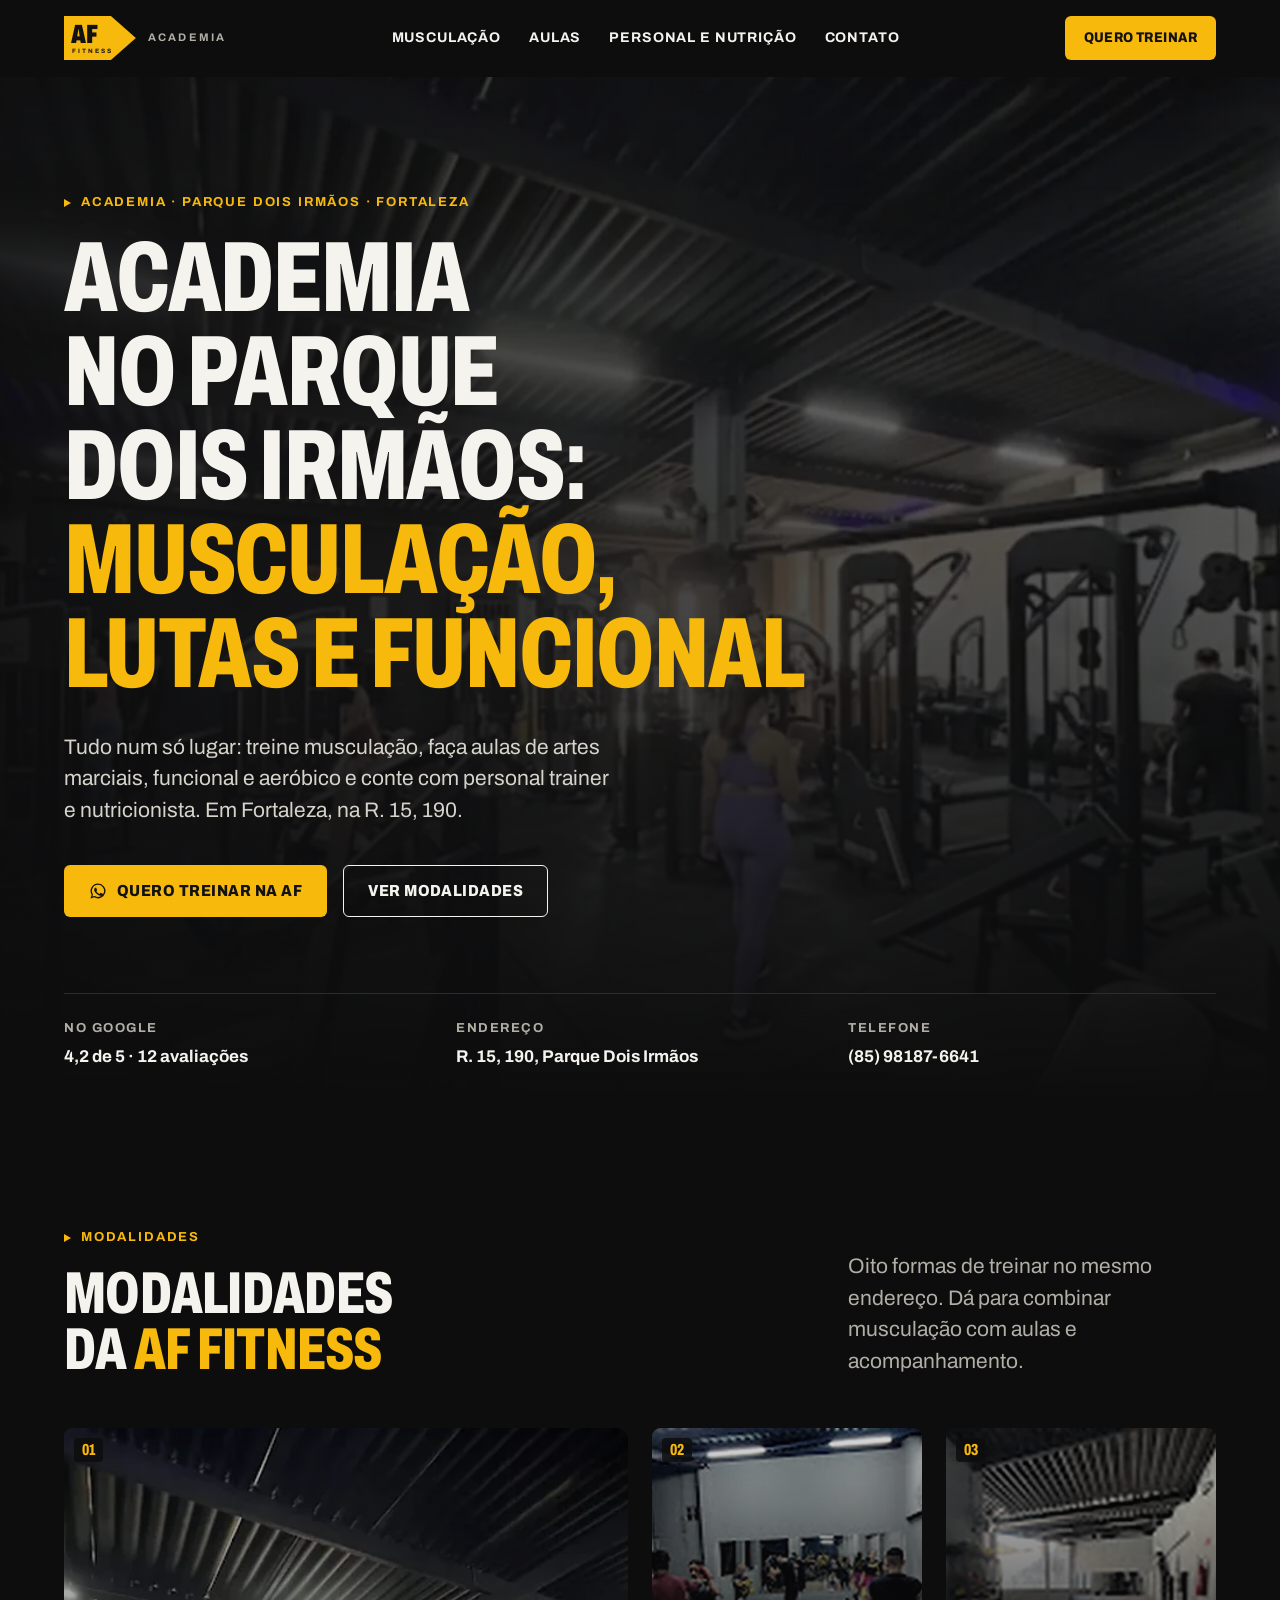
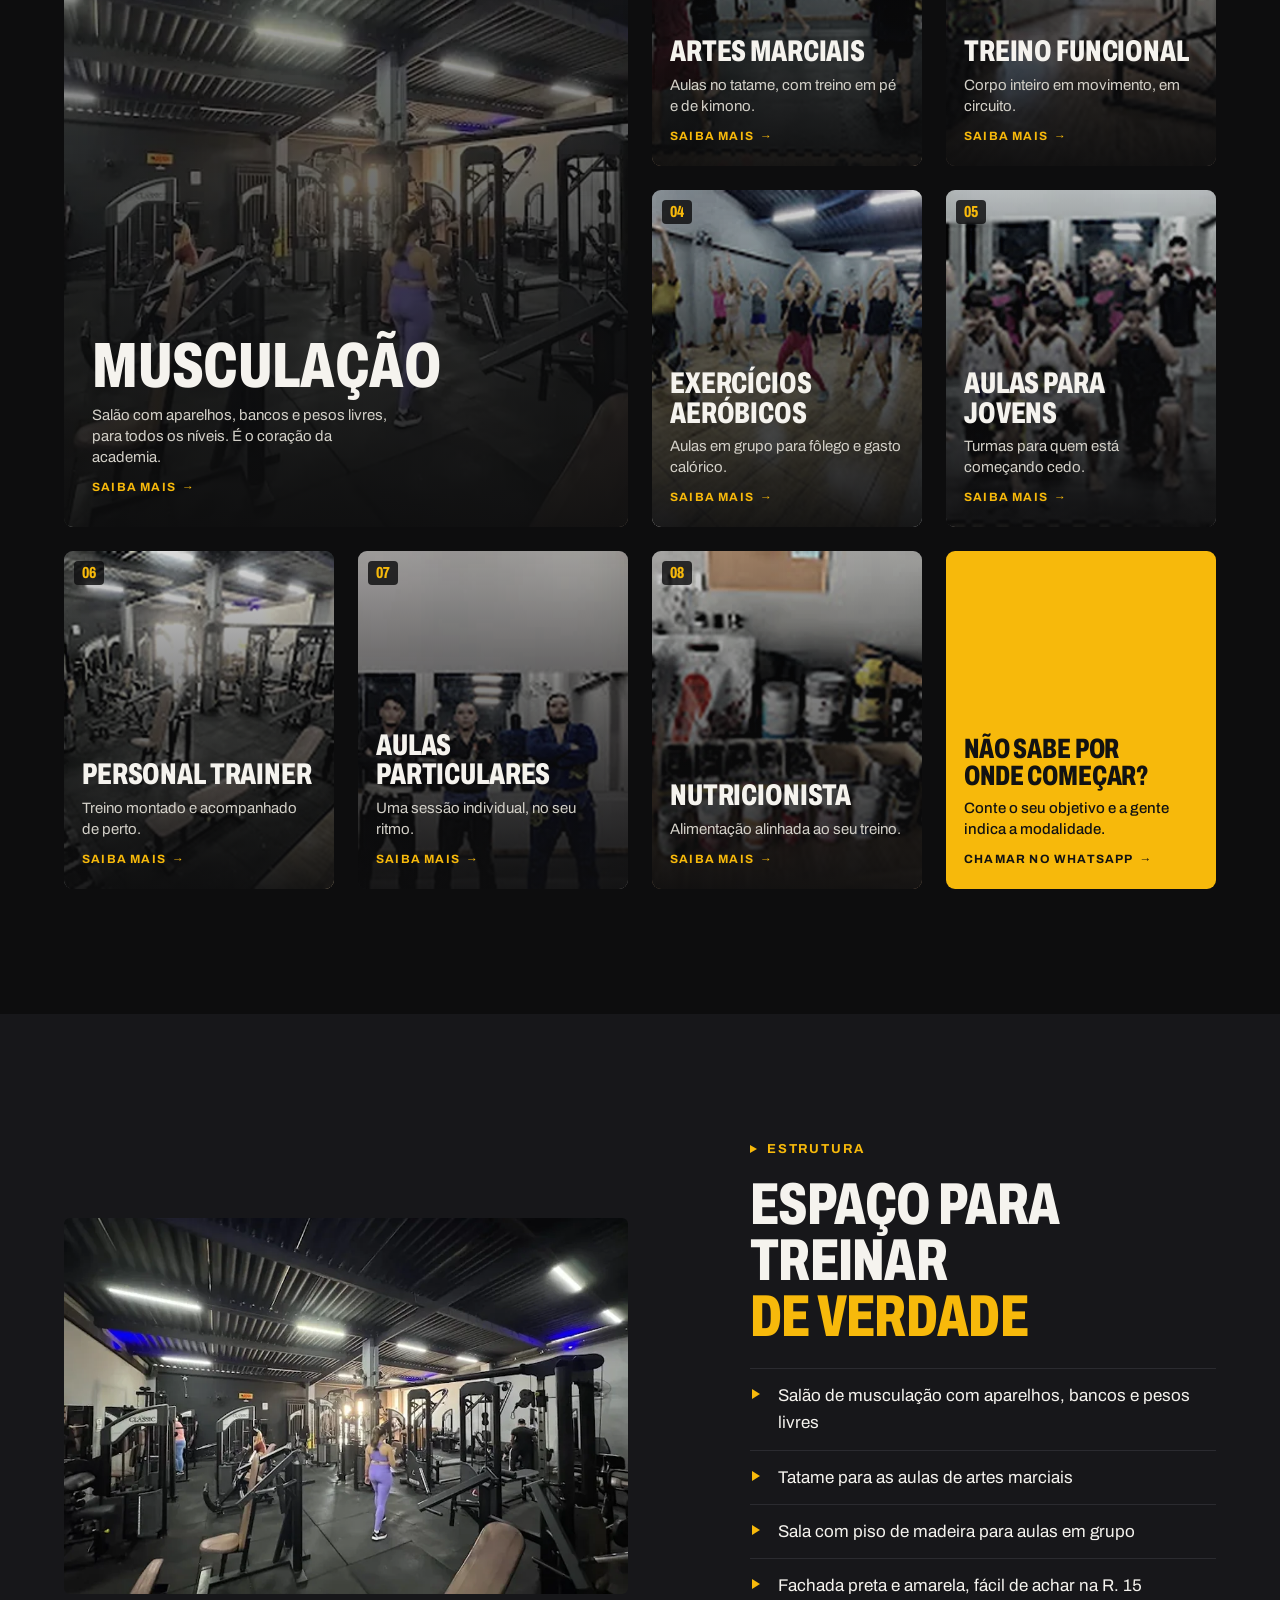
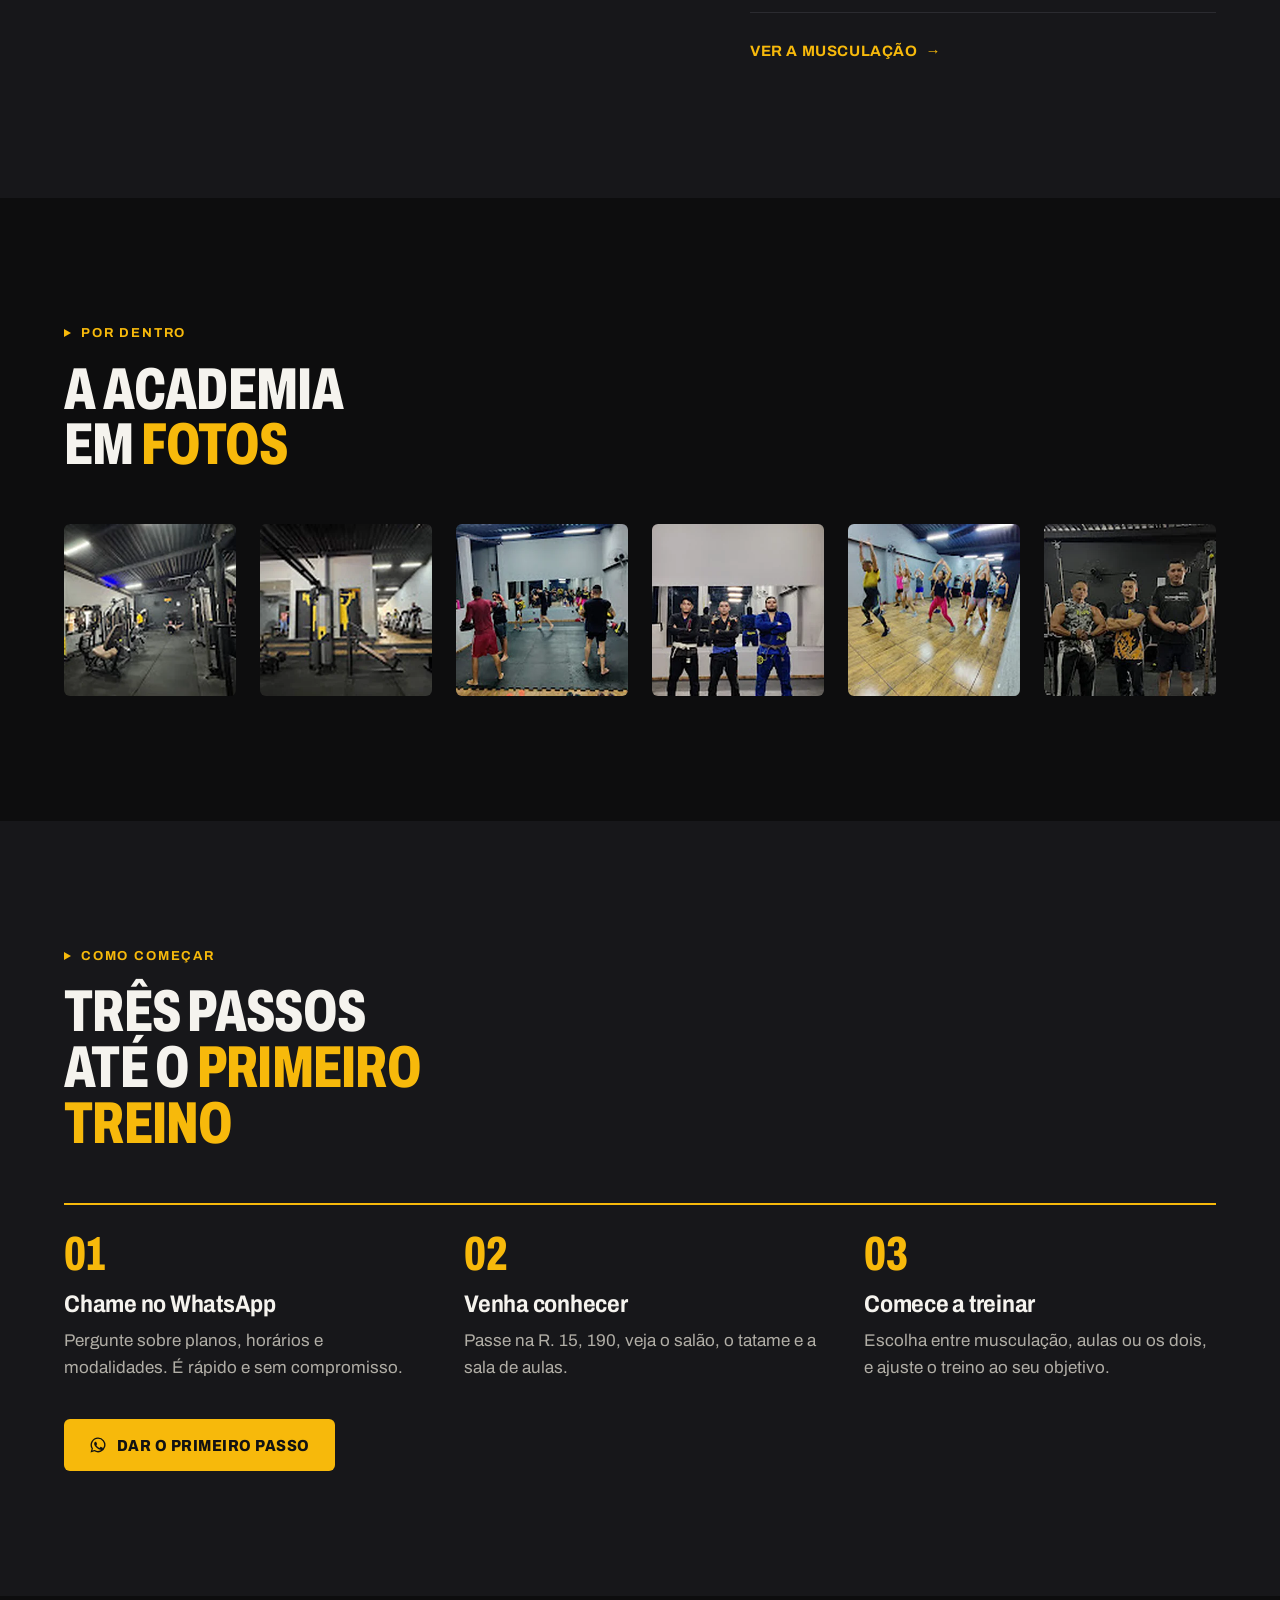
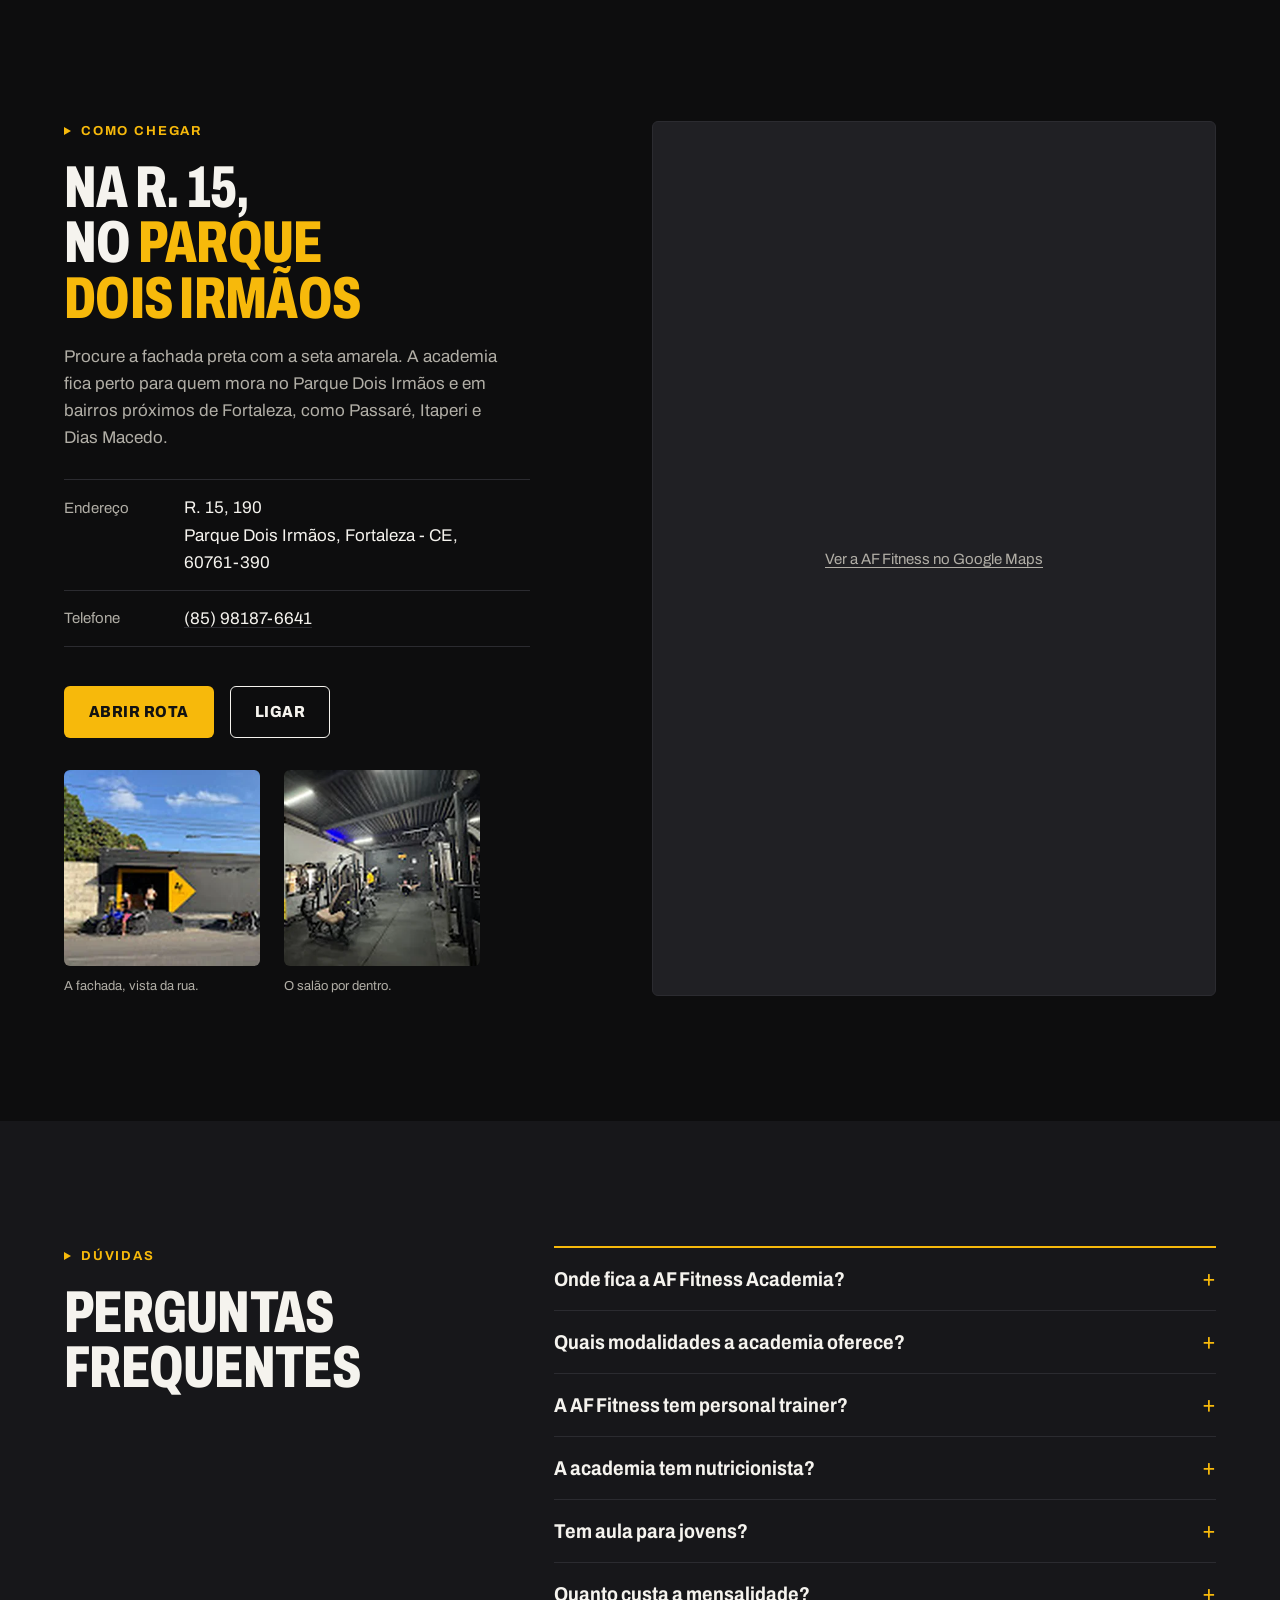
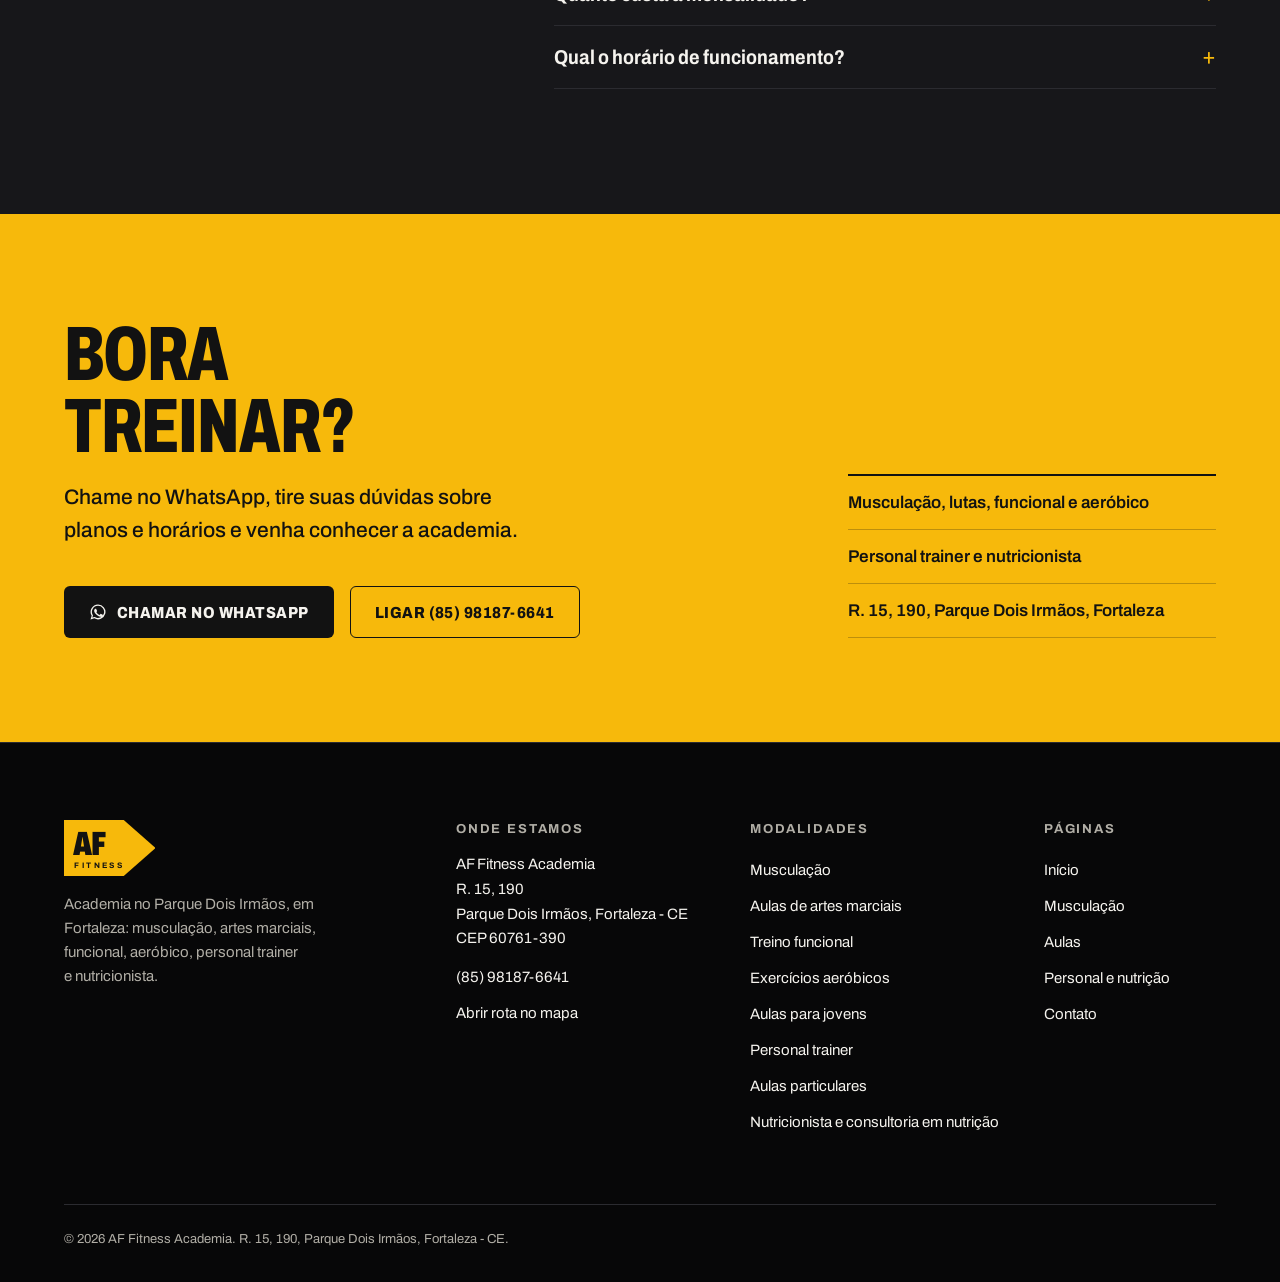
==== commit 090a5917: "Modalidades em mosaico e gerador do site Seção de modalidades com foto ao fundo, título por cima e c" ====
--- a/index.html
+++ b/index.html
@@ -321,11 +321,11 @@
     <div class="head grid reveal">
       <div class="head-a">
         <span class="eyebrow">Modalidades</span>
-        <h2 id="mod-t">Tudo o que você treina na <em>AF Fitness</em></h2>
+        <h2 id="mod-t">Modalidades da <em>AF Fitness</em></h2>
       </div>
-      <p class="head-b lead">Escolha por onde começar. Dá para combinar musculação com aulas na mesma academia.</p>
-    </div>
-    <div class="mods"><a class="mod reveal" href="musculacao.html"><figure class="thumb"><picture><source srcset="af-musculacao.webp" type="image/webp"><img src="af-musculacao.jpg" alt="Salão de musculação da AF Fitness com aparelhos e alunos treinando" width="320" height="320" loading="lazy" decoding="async"></picture></figure><div><h3>Musculação</h3><p>Salão com aparelhos, bancos e pesos livres para todos os níveis.</p></div></a><a class="mod reveal" href="aulas.html#artes-marciais"><figure class="thumb"><picture><source srcset="af-lutas.webp" type="image/webp"><img src="af-lutas.jpg" alt="Alunos em aula de artes marciais no tatame, em frente ao espelho" width="320" height="320" loading="lazy" decoding="async"></picture></figure><div><h3>Artes marciais</h3><p>Aulas no tatame, com treino em pé e de kimono.</p></div></a><a class="mod reveal" href="aulas.html#funcional"><figure class="thumb"><picture><source srcset="af-funcional.webp" type="image/webp"><img src="af-funcional.jpg" alt="Espaço com piso de madeira, bancos e equipamentos" width="320" height="320" loading="lazy" decoding="async"></picture></figure><div><h3>Treino funcional</h3><p>Exercícios que trabalham o corpo inteiro, com movimentos do dia a dia.</p></div></a><a class="mod reveal" href="aulas.html#aerobico"><figure class="thumb"><picture><source srcset="af-aerobico.webp" type="image/webp"><img src="af-aerobico.jpg" alt="Turma em aula aeróbica na sala de piso de madeira" width="320" height="320" loading="lazy" decoding="async"></picture></figure><div><h3>Exercícios aeróbicos</h3><p>Aulas em grupo para condicionamento e gasto calórico.</p></div></a><a class="mod reveal" href="aulas.html#jovens"><figure class="thumb"><picture><source srcset="af-turma.webp" type="image/webp"><img src="af-turma.jpg" alt="Turma de artes marciais reunida no tatame" width="320" height="320" loading="lazy" decoding="async"></picture></figure><div><h3>Aulas para jovens</h3><p>Turmas pensadas para quem está começando cedo.</p></div></a><a class="mod reveal" href="personal-e-nutricao.html#personal"><figure class="thumb"><picture><source srcset="af-pesos.webp" type="image/webp"><img src="af-pesos.jpg" alt="Bancos, halteres e aparelhos de musculação vistos de cima" width="320" height="320" loading="lazy" decoding="async"></picture></figure><div><h3>Personal trainer</h3><p>Treino acompanhado de perto, com aulas particulares.</p></div></a><a class="mod reveal" href="personal-e-nutricao.html#nutricao"><figure class="thumb"><picture><source srcset="af-suplementos.webp" type="image/webp"><img src="af-suplementos.jpg" alt="Mesa com suplementos alimentares na academia" width="320" height="320" loading="lazy" decoding="async"></picture></figure><div><h3>Nutricionista</h3><p>Consultoria em nutrição para alinhar alimentação e treino.</p></div></a><a class="mod reveal" href="contato.html"><figure class="thumb"><picture><source srcset="af-fachada.webp" type="image/webp"><img src="af-fachada.jpg" alt="Fachada preta com seta amarela da AF Fitness, no Parque Dois Irmãos" width="320" height="320" loading="lazy" decoding="async"></picture></figure><div><h3>Conheça a academia</h3><p>Veja o endereço, o mapa e como chegar.</p></div></a></div>
+      <p class="head-b lead">Oito formas de treinar no mesmo endereço. Dá para combinar musculação com aulas e acompanhamento.</p>
+    </div>
+    <div class="mods"><a class="mcard mcard--big reveal" href="musculacao.html"><picture><source srcset="af-academia.webp" type="image/webp"><img src="af-academia.jpg" alt="Vista ampla do salão de musculação da AF Fitness, com aparelhos e iluminação em LED" width="900" height="600" loading="lazy" decoding="async"></picture><span class="mcard-n" aria-hidden="true">01</span><span class="mcard-body"><h3>Musculação</h3><span class="mcard-d">Salão com aparelhos, bancos e pesos livres, para todos os níveis. É o coração da academia.</span><span class="mcard-go">Saiba mais</span></span></a><a class="mcard reveal" href="aulas.html#artes-marciais"><picture><source srcset="af-lutas.webp" type="image/webp"><img src="af-lutas.jpg" alt="Alunos em aula de artes marciais no tatame, em frente ao espelho" width="320" height="320" loading="lazy" decoding="async"></picture><span class="mcard-n" aria-hidden="true">02</span><span class="mcard-body"><h3>Artes marciais</h3><span class="mcard-d">Aulas no tatame, com treino em pé e de kimono.</span><span class="mcard-go">Saiba mais</span></span></a><a class="mcard reveal" href="aulas.html#funcional"><picture><source srcset="af-funcional.webp" type="image/webp"><img src="af-funcional.jpg" alt="Espaço com piso de madeira, bancos e equipamentos" width="320" height="320" loading="lazy" decoding="async"></picture><span class="mcard-n" aria-hidden="true">03</span><span class="mcard-body"><h3>Treino funcional</h3><span class="mcard-d">Corpo inteiro em movimento, em circuito.</span><span class="mcard-go">Saiba mais</span></span></a><a class="mcard reveal" href="aulas.html#aerobico"><picture><source srcset="af-aerobico.webp" type="image/webp"><img src="af-aerobico.jpg" alt="Turma em aula aeróbica na sala de piso de madeira" width="320" height="320" loading="lazy" decoding="async"></picture><span class="mcard-n" aria-hidden="true">04</span><span class="mcard-body"><h3>Exercícios aeróbicos</h3><span class="mcard-d">Aulas em grupo para fôlego e gasto calórico.</span><span class="mcard-go">Saiba mais</span></span></a><a class="mcard reveal" href="aulas.html#jovens"><picture><source srcset="af-turma.webp" type="image/webp"><img src="af-turma.jpg" alt="Turma de artes marciais reunida no tatame" width="320" height="320" loading="lazy" decoding="async"></picture><span class="mcard-n" aria-hidden="true">05</span><span class="mcard-body"><h3>Aulas para jovens</h3><span class="mcard-d">Turmas para quem está começando cedo.</span><span class="mcard-go">Saiba mais</span></span></a><a class="mcard reveal" href="personal-e-nutricao.html#personal"><picture><source srcset="af-pesos.webp" type="image/webp"><img src="af-pesos.jpg" alt="Bancos, halteres e aparelhos de musculação vistos de cima" width="320" height="320" loading="lazy" decoding="async"></picture><span class="mcard-n" aria-hidden="true">06</span><span class="mcard-body"><h3>Personal trainer</h3><span class="mcard-d">Treino montado e acompanhado de perto.</span><span class="mcard-go">Saiba mais</span></span></a><a class="mcard reveal" href="personal-e-nutricao.html#aulas-particulares"><picture><source srcset="af-kimono.webp" type="image/webp"><img src="af-kimono.jpg" alt="Três praticantes de kimono no tatame da academia" width="320" height="320" loading="lazy" decoding="async"></picture><span class="mcard-n" aria-hidden="true">07</span><span class="mcard-body"><h3>Aulas particulares</h3><span class="mcard-d">Uma sessão individual, no seu ritmo.</span><span class="mcard-go">Saiba mais</span></span></a><a class="mcard reveal" href="personal-e-nutricao.html#nutricao"><picture><source srcset="af-suplementos.webp" type="image/webp"><img src="af-suplementos.jpg" alt="Mesa com suplementos alimentares na academia" width="320" height="320" loading="lazy" decoding="async"></picture><span class="mcard-n" aria-hidden="true">08</span><span class="mcard-body"><h3>Nutricionista</h3><span class="mcard-d">Alimentação alinhada ao seu treino.</span><span class="mcard-go">Saiba mais</span></span></a><a class="mcard mcard--cta reveal" href="https://wa.me/5585981876641?text=Ol%C3%A1%21%20Vi%20o%20site%20da%20AF%20Fitness%20e%20quero%20ajuda%20para%20escolher%20uma%20modalidade." target="_blank" rel="noopener"><span class="mcard-body"><h3>Não sabe por onde começar?</h3><span class="mcard-d">Conte o seu objetivo e a gente indica a modalidade.</span><span class="mcard-go">Chamar no WhatsApp</span></span></a></div>
   </div>
 </section>
 
--- a/style.css
+++ b/style.css
@@ -143,17 +143,43 @@
 .facts a:hover { color: var(--yellow); }
 @media (min-width: 48rem) { .facts { grid-template-columns: repeat(3, 1fr); column-gap: var(--gap); } .facts div { border-bottom: 0; padding-block: 1.5rem 2rem; } }
 
-/* Modalidades */
-.mods { display: grid; gap: var(--gap); }
-.mod { display: grid; grid-template-columns: 6.5rem 1fr; gap: 1.125rem; align-items: start; padding: 1rem; border-radius: calc(var(--radius) * 1.5); background: var(--surface); border: 1px solid var(--line); text-decoration: none; transition: border-color 0.2s var(--ease), background-color 0.2s var(--ease); }
-.section--surface .mod { background: var(--bg); }
-a.mod:hover { border-color: var(--yellow); }
-.mod h3 { display: flex; align-items: baseline; justify-content: space-between; gap: 0.75rem; }
-a.mod h3::after { content: "\2192"; color: var(--yellow); transition: transform 0.2s var(--ease); }
-a.mod:hover h3::after { transform: translateX(4px); }
-.mod p { margin-top: 0.375rem; font-size: var(--fs-small); color: var(--ink-soft); line-height: 1.5; }
-@media (min-width: 30rem) { .mod { grid-template-columns: 8rem 1fr; padding: 1.125rem; } }
-@media (min-width: 56rem) { .mods { grid-template-columns: 1fr 1fr; } }
+/* Modalidades: mosaico com foto ao fundo e título por cima */
+.mods { display: grid; grid-template-columns: repeat(2, 1fr); gap: var(--gap); }
+.mcard { position: relative; isolation: isolate; overflow: hidden; display: flex; flex-direction: column; justify-content: flex-end; aspect-ratio: 3 / 4; border-radius: calc(var(--radius) * 1.5); background: var(--surface-2); color: var(--ink); text-decoration: none; }
+.mcard picture { position: absolute; inset: 0; z-index: -2; }
+.mcard img { width: 100%; height: 100%; object-fit: cover; filter: grayscale(0.45) contrast(1.05); transition: transform 0.6s var(--ease), filter 0.4s var(--ease); }
+.mcard::before { content: ""; position: absolute; inset: 0; z-index: -1; background: linear-gradient(180deg, rgba(13, 13, 14, 0.15) 0%, rgba(13, 13, 14, 0.55) 45%, rgba(13, 13, 14, 0.94) 100%); }
+.mcard::after { content: ""; position: absolute; left: 0; right: 0; bottom: 0; height: 3px; background: var(--yellow); transform: scaleX(0); transform-origin: left; transition: transform 0.35s var(--ease); }
+.mcard:hover img, .mcard:focus-visible img { transform: scale(1.05); filter: none; }
+.mcard:hover::after, .mcard:focus-visible::after { transform: scaleX(1); }
+.mcard-n { position: absolute; top: 0.625rem; left: 0.625rem; padding: 0.25rem 0.5rem; border-radius: 4px; background: rgba(13, 13, 14, 0.82); font-weight: 800; font-stretch: 68%; font-size: 1rem; line-height: 1; color: var(--yellow); }
+.mcard-body { display: block; padding: 0.875rem; }
+.mcard h3 { font-size: clamp(1.25rem, 0.95rem + 1.5vw, 1.875rem); font-weight: 800; font-stretch: 68%; text-transform: uppercase; line-height: 0.98; letter-spacing: -0.005em; text-wrap: balance; }
+.mcard-d { display: none; margin-top: 0.5rem; font-size: var(--fs-small); line-height: 1.4; color: #d3d0c8; }
+.mcard-go { display: inline-flex; align-items: baseline; gap: 0.375rem; margin-top: 0.625rem; font-size: 0.75rem; font-weight: 700; letter-spacing: 0.1em; text-transform: uppercase; color: var(--yellow); }
+.mcard-go::after { content: "\2192"; transition: transform 0.2s var(--ease); }
+.mcard:hover .mcard-go::after { transform: translateX(4px); }
+.mcard--big { grid-column: 1 / -1; }
+.mcard--big { aspect-ratio: 4 / 3; }
+.mcard--big img { filter: contrast(1.05); }
+.mcard--big h3 { font-size: clamp(2.25rem, 1.5rem + 4vw, 4rem); }
+.mcard--big .mcard-d { display: block; max-width: 34ch; }
+.mcard--cta h3 { font-size: clamp(1.25rem, 0.95rem + 1.5vw, 1.75rem); }
+.mcard--big .mcard-body { padding: 1.125rem; }
+.mcard--cta { background: var(--yellow); color: var(--on-yellow); }
+.mcard--cta::before { display: none; }
+.mcard--cta::after { background: var(--on-yellow); }
+.mcard--cta .mcard-d { color: var(--on-yellow); font-weight: 500; }
+.mcard--cta .mcard-go { color: var(--on-yellow); }
+@media (min-width: 36rem) { .mcard-d { display: block; } .mcard-body { padding: 1.125rem; } }
+@media (min-width: 48rem) { .mods { grid-template-columns: repeat(3, 1fr); } .mcard--big { grid-column: 1 / -1; aspect-ratio: 21 / 9; } .mcard--cta { grid-column: span 2; aspect-ratio: auto; } }
+@media (min-width: 64rem) {
+  .mods { grid-template-columns: repeat(4, 1fr); }
+  .mcard { aspect-ratio: 4 / 5; }
+  .mcard--big { grid-column: span 2; grid-row: span 2; aspect-ratio: auto; }
+  .mcard--big .mcard-body { padding: 1.75rem; }
+  .mcard--cta { grid-column: span 1; aspect-ratio: 4 / 5; }
+}
 
 /* Estrutura: foto + lista */
 .split { row-gap: 2rem; align-items: center; }
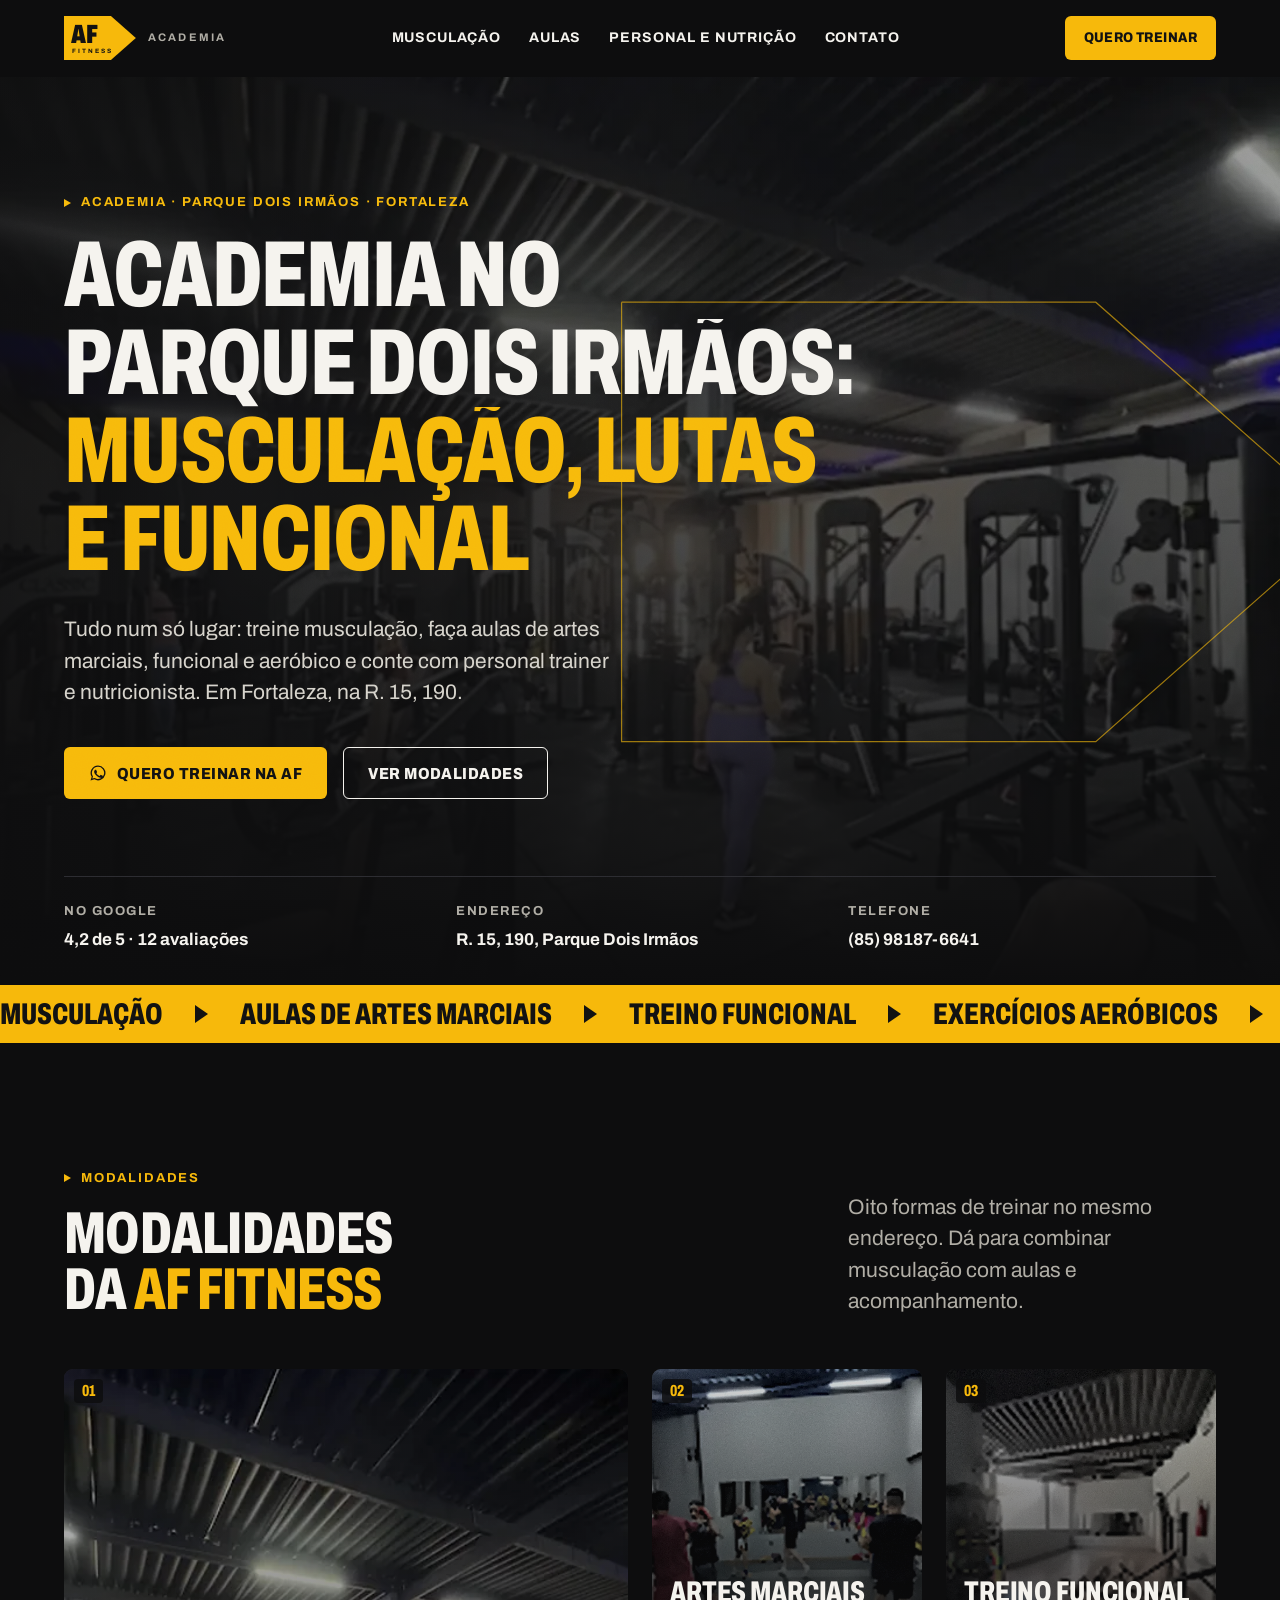
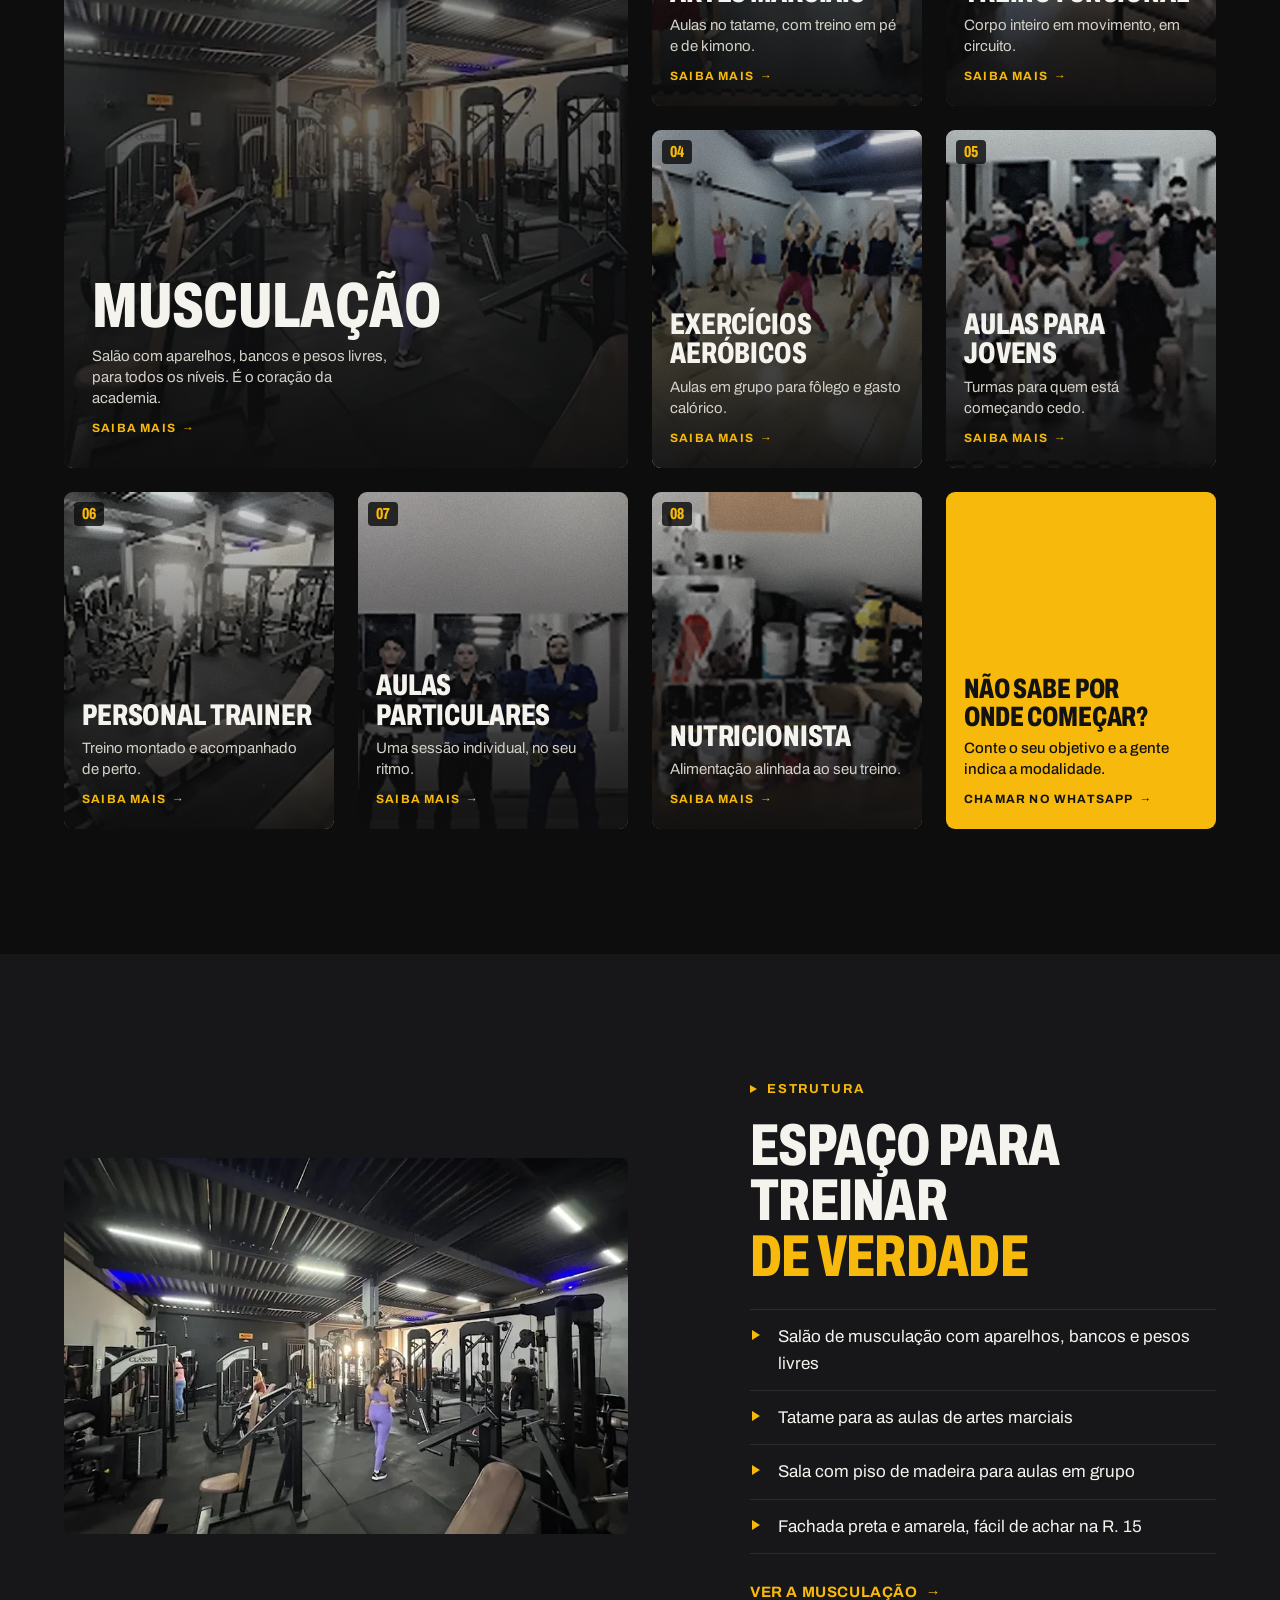
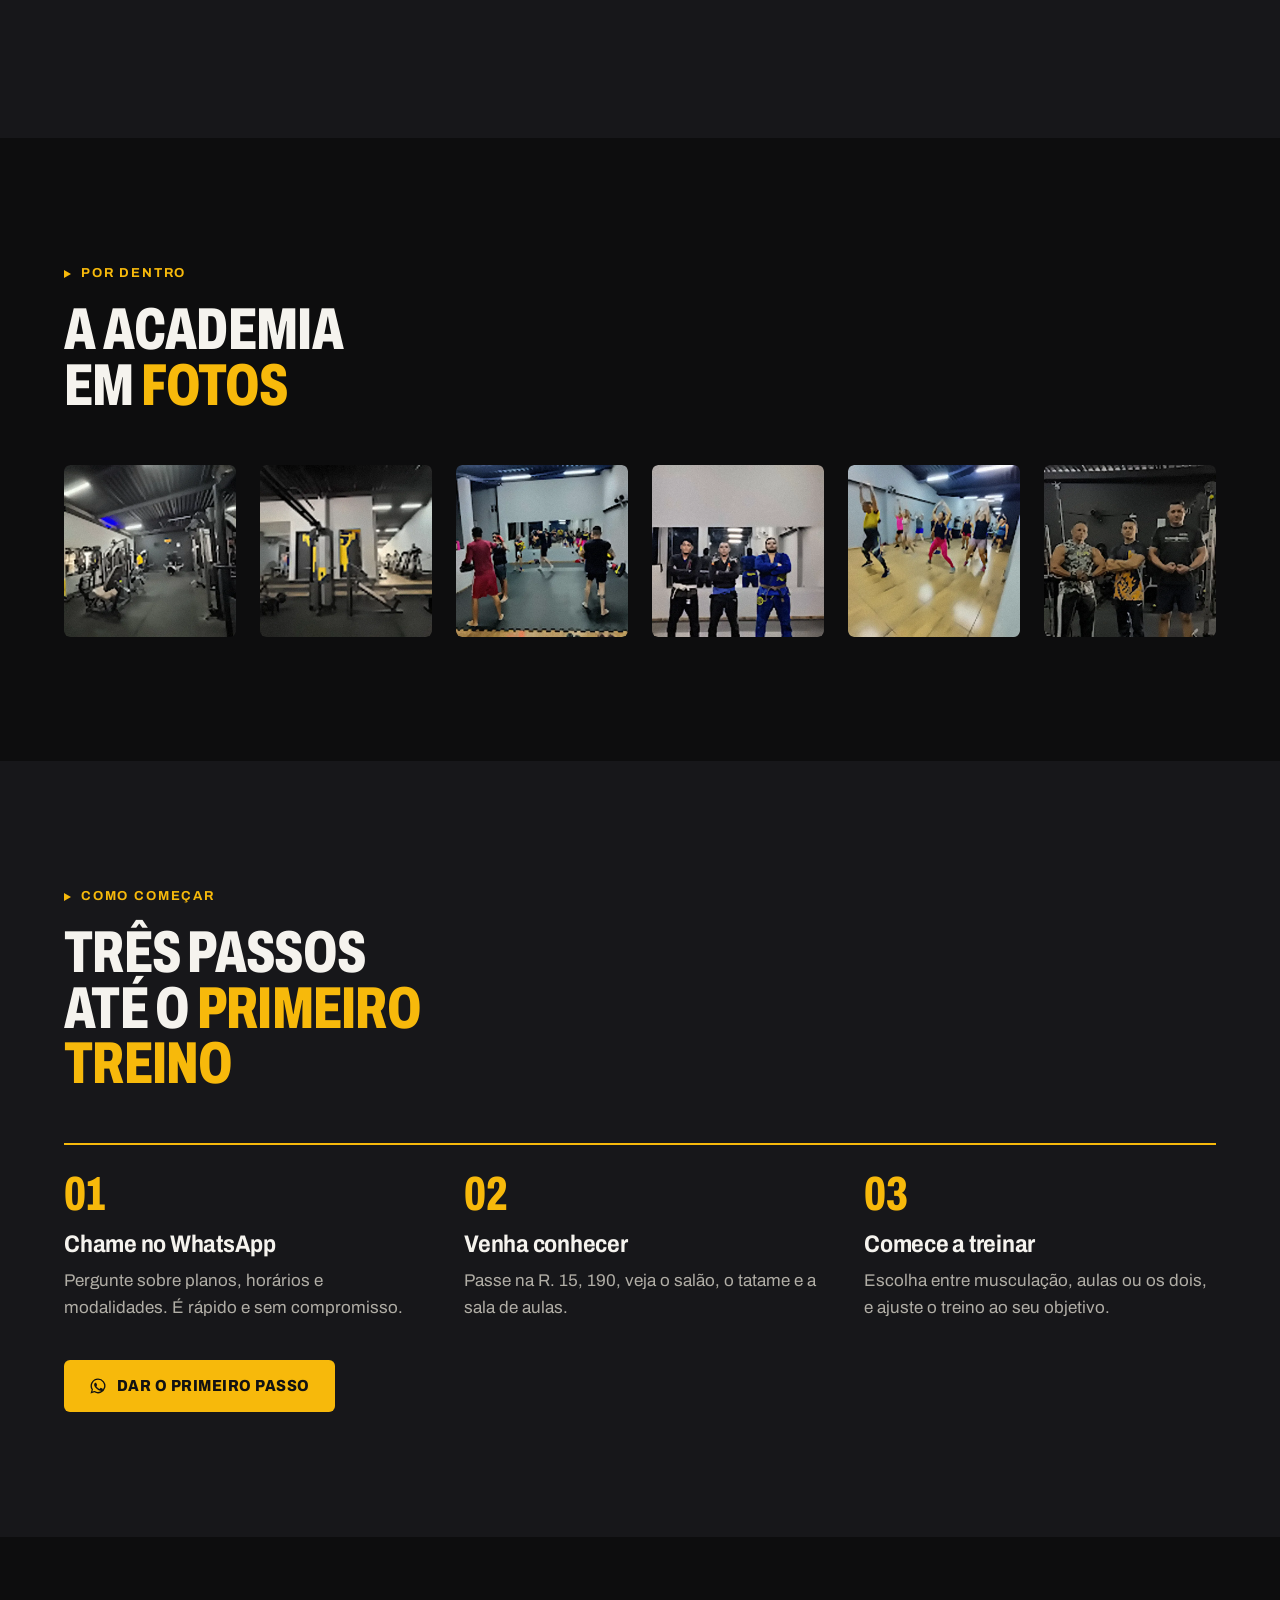
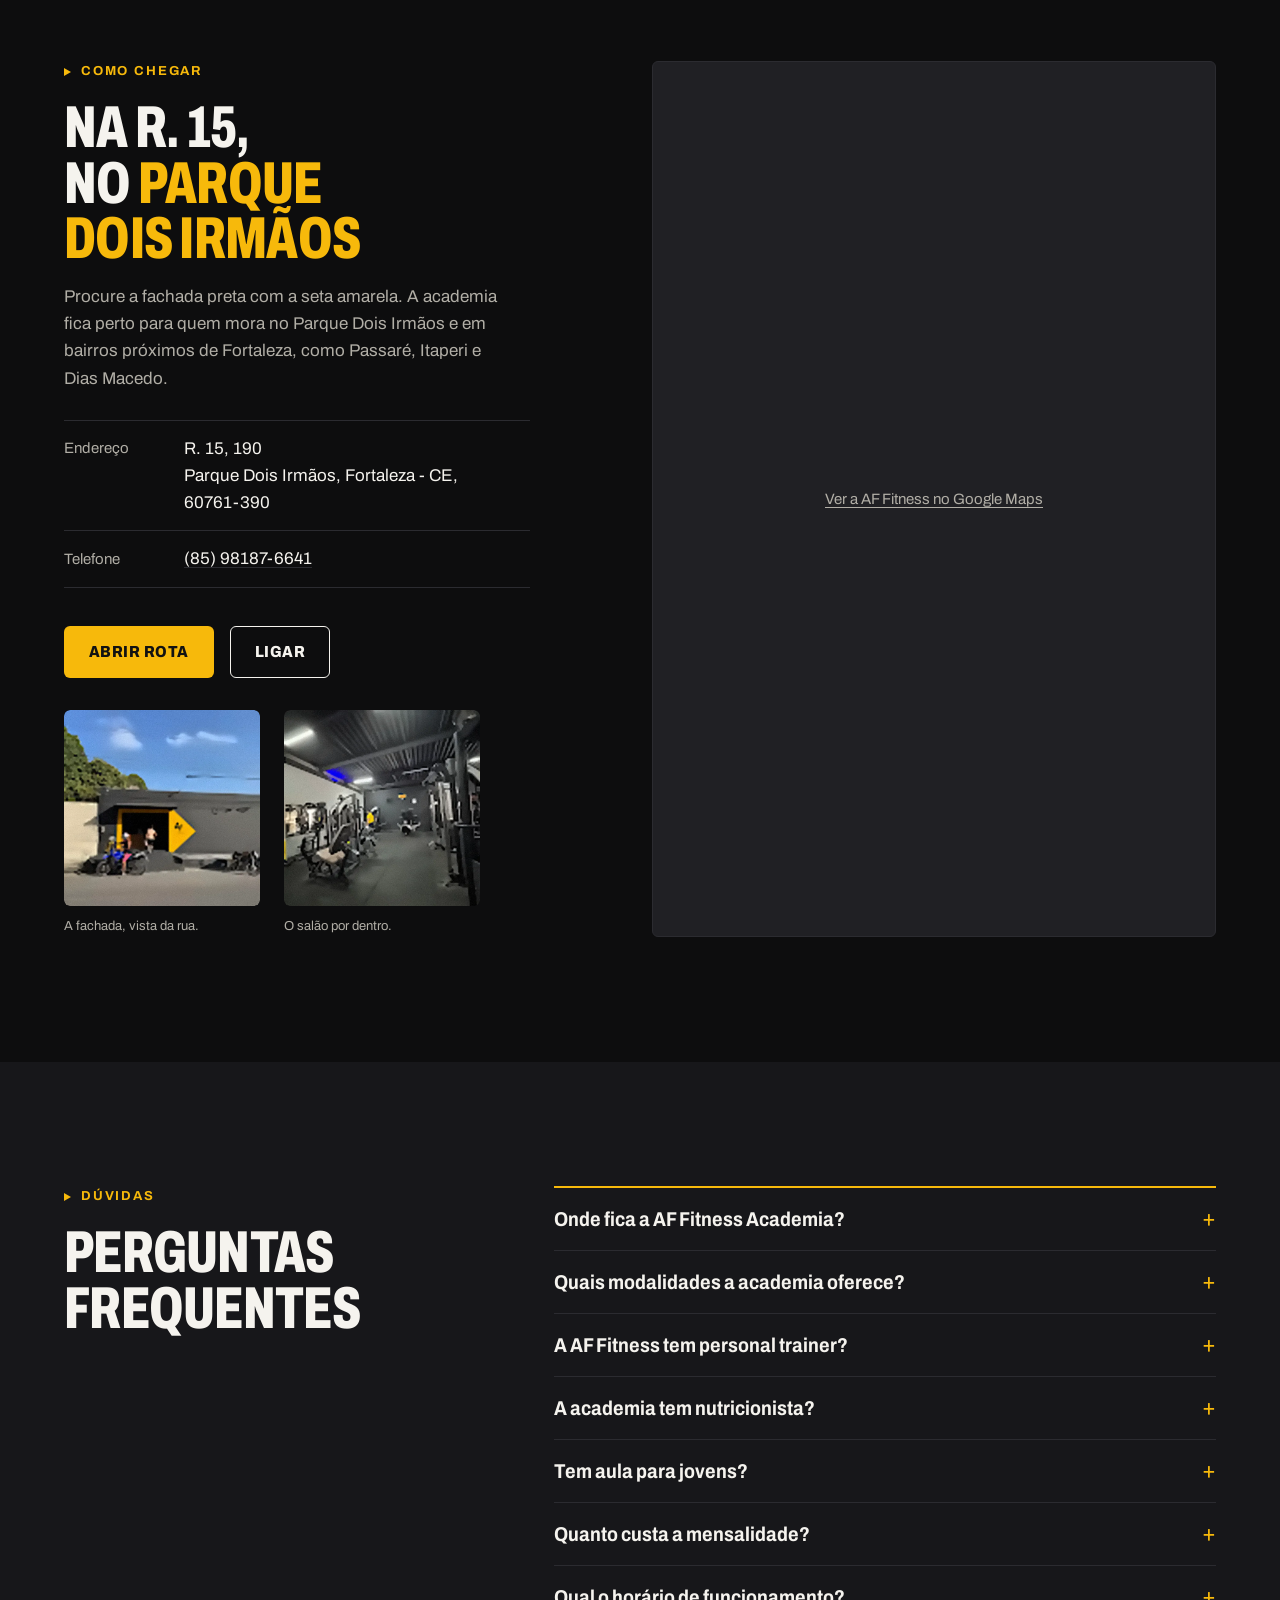
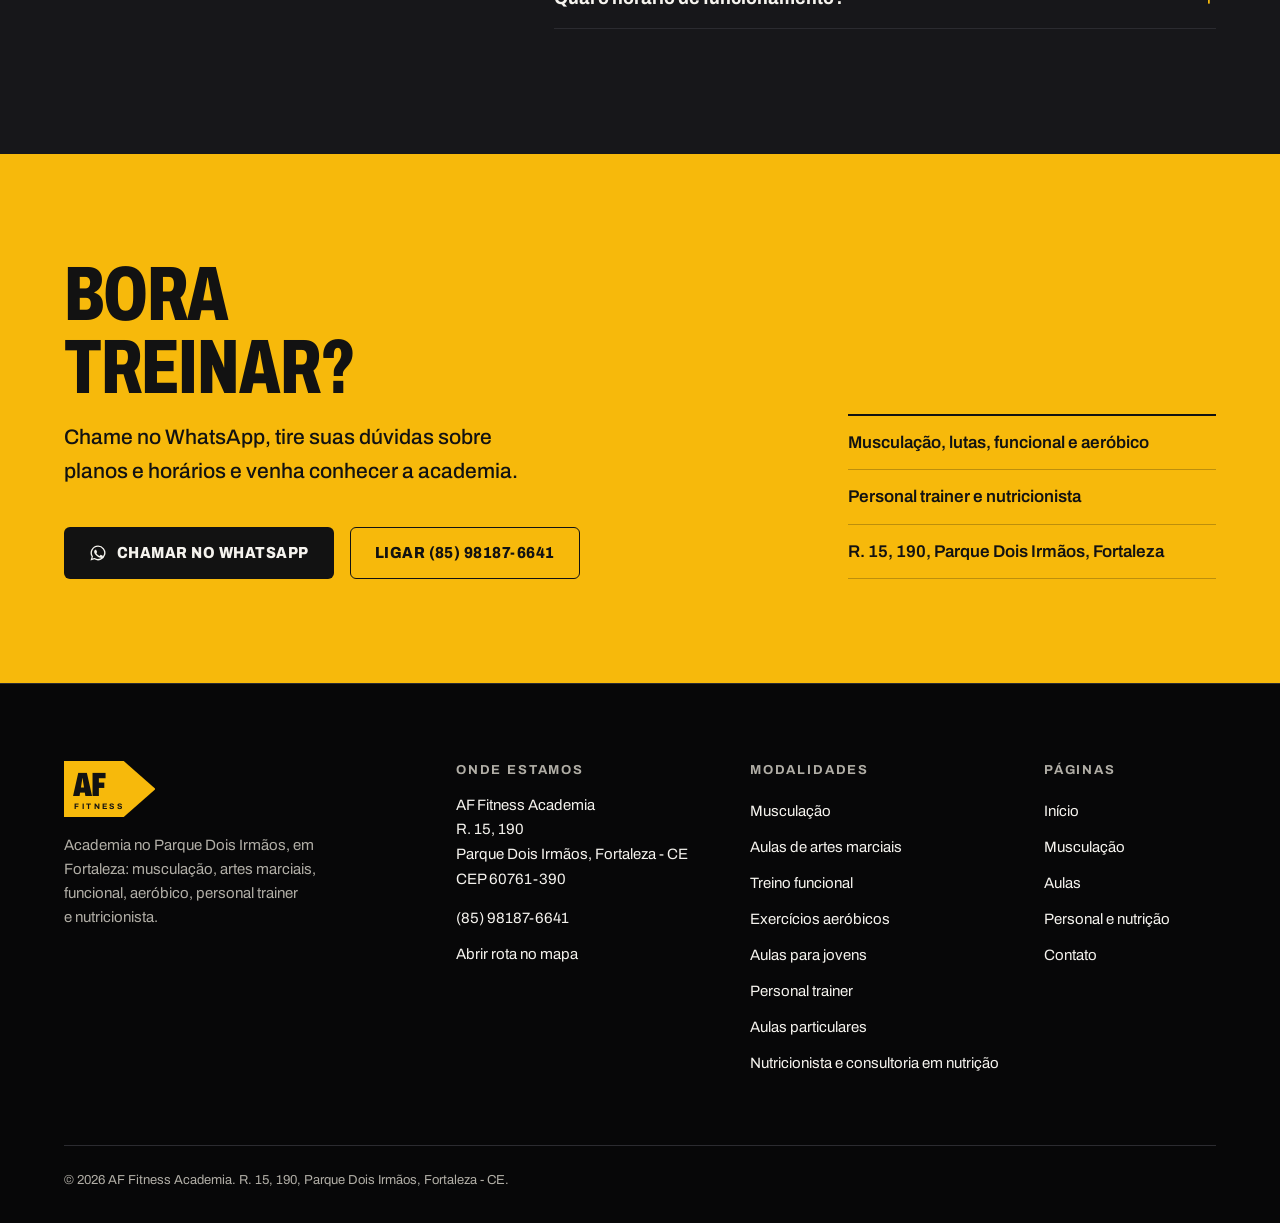
==== commit 8c0841a5: "Animações de abertura e de rolagem, e fotos restauradas sem quadriculado Hero com título em linhas q" ====
--- a/index.html
+++ b/index.html
@@ -281,6 +281,7 @@
 <a class="skip" href="#conteudo">Pular para o conteúdo</a>
 
 <header class="site-header" data-header>
+  <div class="progress" data-progress aria-hidden="true"></div>
   <div class="wrap header-in">
     <a class="brand" href="index.html"><svg class="brand-logo" viewBox="0 0 98 60" role="img" aria-label="AF Fitness"><path d="M0 0h64l34 30-34 30H0z" fill="#f7b90b"/><text x="10" y="37" font-family="Archivo, Arial Narrow, Arial, sans-serif" font-weight="900" font-stretch="68%" font-size="36" letter-spacing="-1" fill="#121212">AF</text><text x="11" y="51" font-family="Archivo, Arial, sans-serif" font-weight="700" font-size="8.5" letter-spacing="2.6" fill="#121212">FITNESS</text></svg><span class="brand-text">Academia</span></a>
     <nav class="nav" aria-label="Principal"><ul><li><a href="musculacao.html">Musculação</a></li><li><a href="aulas.html">Aulas</a></li><li><a href="personal-e-nutricao.html">Personal e nutrição</a></li><li><a href="contato.html">Contato</a></li></ul></nav>
@@ -300,9 +301,10 @@
 <main id="conteudo">
 
 <section class="hero" aria-labelledby="hero-t">
+  <svg class="hero-arrow" viewBox="0 0 98 60" aria-hidden="true" focusable="false"><path d="M1 1h62.6L96.5 30 63.6 59H1z" pathLength="1"/></svg>
   <div class="wrap">
     <span class="eyebrow">Academia · Parque Dois Irmãos · Fortaleza</span>
-    <h1 id="hero-t">Academia no Parque Dois Irmãos: <em>musculação, lutas e funcional</em></h1>
+    <h1 id="hero-t"><span class="ln"><span>Academia no</span></span> <span class="ln"><span>Parque Dois Irmãos:</span></span> <span class="ln"><span><em>musculação, lutas</em></span></span> <span class="ln"><span><em>e funcional</em></span></span></h1>
     <p class="lead">Tudo num só lugar: treine musculação, faça aulas de artes marciais, funcional e aeróbico e conte com personal trainer e nutricionista. Em Fortaleza, na R.&nbsp;15,&nbsp;190.</p>
     <div class="actions">
       <a class="btn btn--yellow" href="https://wa.me/5585981876641?text=Ol%C3%A1%21%20Vi%20o%20site%20da%20AF%20Fitness%20e%20quero%20saber%20sobre%20planos%20e%20hor%C3%A1rios." target="_blank" rel="noopener"><svg viewBox="0 0 24 24" fill="currentColor" aria-hidden="true"><path d="M12.04 2a9.9 9.9 0 0 0-8.46 15.03L2 22l5.1-1.54A9.9 9.9 0 1 0 12.04 2Zm0 1.8a8.1 8.1 0 1 1-4.3 14.96l-.3-.19-3.03.92.94-2.94-.2-.31A8.1 8.1 0 0 1 12.04 3.8Zm-3.4 3.9c-.2 0-.5.07-.76.36-.26.28-1 .98-1 2.38 0 1.4 1.02 2.76 1.17 2.95.14.19 2 3.06 4.86 4.29 2.38 1.02 2.87.82 3.39.77.51-.05 1.66-.68 1.9-1.33.23-.66.23-1.22.16-1.34-.07-.12-.26-.19-.54-.33-.29-.14-1.67-.82-1.93-.92-.26-.09-.45-.14-.64.14-.19.29-.73.92-.9 1.11-.16.19-.33.21-.61.07-.29-.14-1.2-.44-2.29-1.41a8.6 8.6 0 0 1-1.58-1.97c-.17-.28-.02-.44.12-.58.13-.12.29-.33.43-.49.14-.17.19-.29.28-.48.1-.19.05-.35-.02-.5-.07-.13-.63-1.55-.88-2.12-.22-.52-.45-.53-.64-.54l-.52-.06Z"/></svg>Quero treinar na AF</a>
@@ -315,6 +317,8 @@
     </dl>
   </div>
 </section>
+
+<div class="ticker" aria-hidden="true"><div class="ticker-track"><span>Musculação</span><span>Aulas de artes marciais</span><span>Treino funcional</span><span>Exercícios aeróbicos</span><span>Aulas para jovens</span><span>Personal trainer</span><span>Aulas particulares</span><span>Musculação</span><span>Aulas de artes marciais</span><span>Treino funcional</span><span>Exercícios aeróbicos</span><span>Aulas para jovens</span><span>Personal trainer</span><span>Aulas particulares</span></div></div>
 
 <section class="section" id="modalidades" aria-labelledby="mod-t">
   <div class="wrap">
@@ -354,7 +358,7 @@
         <h2 id="gal-t">A academia em <em>fotos</em></h2>
       </div>
     </div>
-    <div class="gallery"><div class="reveal"><figure class="thumb"><picture><source srcset="af-salao.webp" type="image/webp"><img src="af-salao.jpg" alt="Área de musculação com aparelhos e piso emborrachado" width="320" height="320" loading="lazy" decoding="async"></picture></figure></div><div class="reveal"><figure class="thumb"><picture><source srcset="af-aparelhos.webp" type="image/webp"><img src="af-aparelhos.jpg" alt="Aparelhos de musculação amarelos e pretos" width="320" height="320" loading="lazy" decoding="async"></picture></figure></div><div class="reveal"><figure class="thumb"><picture><source srcset="af-lutas.webp" type="image/webp"><img src="af-lutas.jpg" alt="Alunos em aula de artes marciais no tatame, em frente ao espelho" width="320" height="320" loading="lazy" decoding="async"></picture></figure></div><div class="reveal"><figure class="thumb"><picture><source srcset="af-kimono.webp" type="image/webp"><img src="af-kimono.jpg" alt="Três praticantes de kimono no tatame da academia" width="320" height="320" loading="lazy" decoding="async"></picture></figure></div><div class="reveal"><figure class="thumb"><picture><source srcset="af-aerobico.webp" type="image/webp"><img src="af-aerobico.jpg" alt="Turma em aula aeróbica na sala de piso de madeira" width="320" height="320" loading="lazy" decoding="async"></picture></figure></div><div class="reveal"><figure class="thumb"><picture><source srcset="af-equipe.webp" type="image/webp"><img src="af-equipe.jpg" alt="Três homens posam na área de musculação da academia" width="320" height="320" loading="lazy" decoding="async"></picture></figure></div></div>
+    <div class="gallery"><div class="reveal"><figure class="thumb"><picture><source srcset="af-salao.webp" type="image/webp"><img src="af-salao.jpg" alt="Área de musculação com aparelhos e piso emborrachado" width="640" height="640" loading="lazy" decoding="async"></picture></figure></div><div class="reveal"><figure class="thumb"><picture><source srcset="af-aparelhos.webp" type="image/webp"><img src="af-aparelhos.jpg" alt="Aparelhos de musculação amarelos e pretos" width="640" height="640" loading="lazy" decoding="async"></picture></figure></div><div class="reveal"><figure class="thumb"><picture><source srcset="af-lutas.webp" type="image/webp"><img src="af-lutas.jpg" alt="Alunos em aula de artes marciais no tatame, em frente ao espelho" width="640" height="640" loading="lazy" decoding="async"></picture></figure></div><div class="reveal"><figure class="thumb"><picture><source srcset="af-kimono.webp" type="image/webp"><img src="af-kimono.jpg" alt="Três praticantes de kimono no tatame da academia" width="640" height="640" loading="lazy" decoding="async"></picture></figure></div><div class="reveal"><figure class="thumb"><picture><source srcset="af-aerobico.webp" type="image/webp"><img src="af-aerobico.jpg" alt="Turma em aula aeróbica na sala de piso de madeira" width="640" height="640" loading="lazy" decoding="async"></picture></figure></div><div class="reveal"><figure class="thumb"><picture><source srcset="af-equipe.webp" type="image/webp"><img src="af-equipe.jpg" alt="Três homens posam na área de musculação da academia" width="640" height="640" loading="lazy" decoding="async"></picture></figure></div></div>
   </div>
 </section>
 
@@ -390,7 +394,7 @@
         <a class="btn btn--yellow" href="https://www.google.com/maps/dir/?api=1&destination=AF%20Fitness%20Academia%2C%20R.%2015%2C%20190%20-%20Parque%20Dois%20Irm%C3%A3os%2C%20Fortaleza%20-%20CE%2C%2060761-390" target="_blank" rel="noopener">Abrir rota</a>
         <a class="btn btn--ghost" href="tel:+5585981876641">Ligar</a>
       </div>
-      <div class="duo" style="margin-top:2rem"><figure class="thumb"><picture><source srcset="af-fachada.webp" type="image/webp"><img src="af-fachada.jpg" alt="Fachada preta com seta amarela da AF Fitness, no Parque Dois Irmãos" width="320" height="320" loading="lazy" decoding="async"></picture><figcaption>A fachada, vista da rua.</figcaption></figure><figure class="thumb"><picture><source srcset="af-salao.webp" type="image/webp"><img src="af-salao.jpg" alt="Área de musculação com aparelhos e piso emborrachado" width="320" height="320" loading="lazy" decoding="async"></picture><figcaption>O salão por dentro.</figcaption></figure></div>
+      <div class="duo" style="margin-top:2rem"><figure class="thumb"><picture><source srcset="af-fachada.webp" type="image/webp"><img src="af-fachada.jpg" alt="Fachada preta com seta amarela da AF Fitness, no Parque Dois Irmãos" width="640" height="640" loading="lazy" decoding="async"></picture><figcaption>A fachada, vista da rua.</figcaption></figure><figure class="thumb"><picture><source srcset="af-salao.webp" type="image/webp"><img src="af-salao.jpg" alt="Área de musculação com aparelhos e piso emborrachado" width="640" height="640" loading="lazy" decoding="async"></picture><figcaption>O salão por dentro.</figcaption></figure></div>
     </div>
     <div class="map reveal">
       <a class="map-alt" href="https://www.google.com/maps/search/?api=1&query=AF%20Fitness%20Academia%2C%20R.%2015%2C%20190%20-%20Parque%20Dois%20Irm%C3%A3os%2C%20Fortaleza%20-%20CE%2C%2060761-390" target="_blank" rel="noopener">Ver a AF Fitness no Google Maps</a>
--- a/style.css
+++ b/style.css
@@ -96,7 +96,9 @@
 figcaption { margin-top: 0.625rem; font-size: var(--fs-micro); color: var(--ink-soft); }
 
 /* 6. Cabeçalho e menu ------------------------------------------------------ */
-.site-header { position: sticky; top: 0; z-index: 100; background: var(--bg); border-bottom: 1px solid transparent; transition: border-color 0.25s var(--ease); }
+.site-header { position: sticky; top: 0; z-index: 100; background: var(--bg); border-bottom: 1px solid transparent; transition: border-color 0.25s var(--ease), transform 0.4s var(--ease); }
+.site-header.is-away { transform: translateY(-101%); }
+.progress { position: absolute; left: 0; right: 0; bottom: -1px; height: 2px; background: var(--yellow); transform: scaleX(0); transform-origin: left; }
 .site-header.is-stuck { border-bottom-color: var(--line); }
 .header-in { display: flex; align-items: center; justify-content: space-between; gap: 1.5rem; height: var(--header-h); transition: height 0.25s var(--ease); }
 .is-stuck .header-in { height: 4rem; }
@@ -129,8 +131,8 @@
 
 /* Hero */
 .hero { position: relative; isolation: isolate; overflow: hidden; padding-top: clamp(3.5rem, 9vw, 9rem); }
-.hero::before { content: ""; position: absolute; inset: 0; z-index: -1; background: linear-gradient(180deg, rgba(13, 13, 14, 0.3) 0%, rgba(13, 13, 14, 0.6) 60%, var(--bg) 100%), linear-gradient(90deg, rgba(13, 13, 14, 0.88) 0%, rgba(13, 13, 14, 0.55) 45%, rgba(13, 13, 14, 0.1) 100%), url("af-fundo.webp") center / cover no-repeat; }
-.hero h1 { max-width: 17ch; }
+.hero::before { content: ""; position: absolute; inset: 0; z-index: -2; background: linear-gradient(180deg, rgba(13, 13, 14, 0.3) 0%, rgba(13, 13, 14, 0.6) 60%, var(--bg) 100%), linear-gradient(90deg, rgba(13, 13, 14, 0.88) 0%, rgba(13, 13, 14, 0.55) 45%, rgba(13, 13, 14, 0.1) 100%), url("af-fundo.webp") center / cover no-repeat; }
+.hero h1 { max-width: none; font-size: clamp(2.25rem, 0.9rem + 6.2vw, 6rem); }
 .hero .lead { margin-top: clamp(1.25rem, 2.4vw, 2rem); color: #d6d3cb; }
 .actions { display: flex; flex-wrap: wrap; align-items: center; gap: 0.75rem 1rem; margin-top: clamp(1.75rem, 3vw, 2.5rem); }
 .actions .btn { flex: 1 1 100%; }
@@ -294,10 +296,76 @@
 @media (min-width: 64rem) { .dock { display: none; } }
 
 /* 9. Movimento ------------------------------------------------------------- */
-.js .reveal { opacity: 0; translate: 0 14px; transition: opacity 0.6s var(--ease), translate 0.6s var(--ease); }
-.js .reveal.is-in { opacity: 1; translate: 0 0; }
+
+/* Grão de filme sobre a página: tira o aspecto "liso" e ajuda as fotos pequenas */
+body::after { content: ""; position: fixed; inset: 0; z-index: 70; pointer-events: none; opacity: 0.07; mix-blend-mode: overlay; background-image: url("data:image/svg+xml,%3Csvg xmlns='http://www.w3.org/2000/svg' width='220' height='220'%3E%3Cfilter id='n'%3E%3CfeTurbulence type='fractalNoise' baseFrequency='0.85' numOctaves='2' stitchTiles='stitch'/%3E%3CfeColorMatrix values='0 0 0 0 1  0 0 0 0 1  0 0 0 0 1  0 0 0 0.9 0'/%3E%3C/filter%3E%3Crect width='220' height='220' filter='url(%23n)'/%3E%3C/svg%3E"); }
+
+/* Hero */
+.hero h1 .ln { display: block; overflow: hidden; padding-bottom: 0.06em; margin-bottom: -0.06em; }
+.hero h1 .ln > span { display: block; }
+.hero-arrow { display: none; position: absolute; z-index: -1; right: -6vw; top: 50%; width: min(58vw, 60rem); height: auto; transform: translateY(-52%); overflow: visible; }
+.hero-arrow path { fill: none; stroke: var(--yellow); stroke-width: 0.16; opacity: 0.6; }
+@media (min-width: 60rem) { .hero-arrow { display: block; } }
+
+/* Faixa de modalidades */
+.ticker { overflow: hidden; background: var(--yellow); color: var(--on-yellow); padding-block: 0.875rem; }
+.ticker-track { display: flex; width: max-content; }
+.ticker-track span { display: inline-flex; align-items: center; font-weight: 800; font-stretch: 68%; font-size: clamp(1.25rem, 1rem + 1.2vw, 1.875rem); text-transform: uppercase; line-height: 1; white-space: nowrap; }
+.ticker-track span::after { content: ""; margin-inline: clamp(1.25rem, 2.5vw, 2.25rem); border-block: 0.3em solid transparent; border-left: 0.46em solid currentColor; }
+
+/* Botões e miniaturas */
+.btn { position: relative; overflow: hidden; }
+.btn:active { transform: translateY(1px); }
+.btn svg { transition: transform 0.3s var(--ease); }
+.btn:hover svg { transform: scale(1.12) rotate(-6deg); }
+.photo picture, .thumb picture { display: block; position: relative; overflow: hidden; border-radius: var(--radius); }
+.thumb img, .photo img { transition: transform 0.9s cubic-bezier(0.16, 1, 0.3, 1); }
+.gallery .thumb:hover img { transform: scale(1.05); }
+
+@media (prefers-reduced-motion: no-preference) {
+  /* abertura do hero */
+  .hero::before { animation: af-zoom 2.6s cubic-bezier(0.16, 1, 0.3, 1) both; }
+  .hero .eyebrow { opacity: 0; animation: af-up 0.8s cubic-bezier(0.16, 1, 0.3, 1) 0.1s forwards; }
+  .hero h1 .ln > span { transform: translateY(105%); animation: af-rise 1s cubic-bezier(0.16, 1, 0.3, 1) forwards; }
+  .hero h1 .ln:nth-of-type(1) > span { animation-delay: 0.15s; }
+  .hero h1 .ln:nth-of-type(2) > span { animation-delay: 0.27s; }
+  .hero h1 .ln:nth-of-type(3) > span { animation-delay: 0.39s; }
+  .hero h1 .ln:nth-of-type(4) > span { animation-delay: 0.51s; }
+  .hero .lead { opacity: 0; animation: af-up 0.9s cubic-bezier(0.16, 1, 0.3, 1) 0.85s forwards; }
+  .hero .actions { opacity: 0; animation: af-up 0.9s cubic-bezier(0.16, 1, 0.3, 1) 1s forwards; }
+  .hero .facts { opacity: 0; animation: af-up 0.9s cubic-bezier(0.16, 1, 0.3, 1) 1.15s forwards; }
+  .hero-arrow path { stroke-dasharray: 1; stroke-dashoffset: 1; animation: af-draw 2.2s cubic-bezier(0.65, 0, 0.35, 1) 0.5s forwards; }
+  .ticker-track { animation: af-slide 38s linear infinite; }
+  .ticker:hover .ticker-track { animation-play-state: paused; }
+
+  /* aparição ao rolar */
+  .js .reveal { opacity: 0; translate: 0 18px; transition: opacity 0.8s cubic-bezier(0.16, 1, 0.3, 1), translate 0.8s cubic-bezier(0.16, 1, 0.3, 1); }
+  .js .reveal.is-in { opacity: 1; translate: 0 0; }
+  /* cortina amarela: a foto é revelada da esquerda para a direita */
+  .js .reveal .photo picture::after, .js .reveal .thumb picture::after, .js .mcard.reveal picture::after { content: ""; position: absolute; inset: 0; background: var(--yellow); transform-origin: right; transition: transform 0.95s cubic-bezier(0.77, 0, 0.18, 1) 0.1s; }
+  .js .reveal.is-in .photo picture::after, .js .reveal.is-in .thumb picture::after, .js .mcard.reveal.is-in picture::after { transform: scaleX(0); }
+  .js .reveal .photo img, .js .reveal .thumb img { transform: scale(1.14); }
+  .js .reveal.is-in .photo img, .js .reveal.is-in .thumb img { transform: scale(1); transition-duration: 1.4s; }
+  /* entrada em sequência */
+  .mods > :nth-child(2), .gallery > :nth-child(2), .steps > :nth-child(2) { transition-delay: 0.07s; }
+  .mods > :nth-child(3), .gallery > :nth-child(3), .steps > :nth-child(3) { transition-delay: 0.14s; }
+  .mods > :nth-child(4), .gallery > :nth-child(4) { transition-delay: 0.21s; }
+  .mods > :nth-child(5), .gallery > :nth-child(5) { transition-delay: 0.07s; }
+  .mods > :nth-child(6), .gallery > :nth-child(6) { transition-delay: 0.14s; }
+  .mods > :nth-child(7) { transition-delay: 0.21s; }
+  .mods > :nth-child(8) { transition-delay: 0.28s; }
+  .mods > :nth-child(9) { transition-delay: 0.35s; }
+  /* linha amarela dos passos e das listas se desenha */
+  .js .steps, .js .faq-list, .js .rows, .js .channels { border-top-color: transparent; position: relative; }
+  .js .steps::before, .js .faq-list::before, .js .rows::before, .js .channels::before { content: ""; position: absolute; left: 0; right: 0; top: -2px; height: 2px; background: var(--yellow); transform: scaleX(0); transform-origin: left; transition: transform 1.2s cubic-bezier(0.77, 0, 0.18, 1); }
+  .js .steps.is-lined::before, .js .faq-list.is-in::before, .js .rows.is-lined::before, .js .channels.is-in::before { transform: scaleX(1); }
+}
+@keyframes af-zoom { from { transform: scale(1.12); } to { transform: scale(1); } }
+@keyframes af-rise { to { transform: translateY(0); } }
+@keyframes af-up { from { opacity: 0; transform: translateY(14px); } to { opacity: 1; transform: none; } }
+@keyframes af-draw { to { stroke-dashoffset: 0; } }
+@keyframes af-slide { to { transform: translateX(-50%); } }
 @media (prefers-reduced-motion: reduce) {
   html { scroll-behavior: auto; }
-  *, *::before, *::after { transition-duration: 0.01ms !important; }
-  .js .reveal { opacity: 1; translate: 0 0; }
-}
+  *, *::before, *::after { transition-duration: 0.01ms !important; animation: none !important; }
+}
